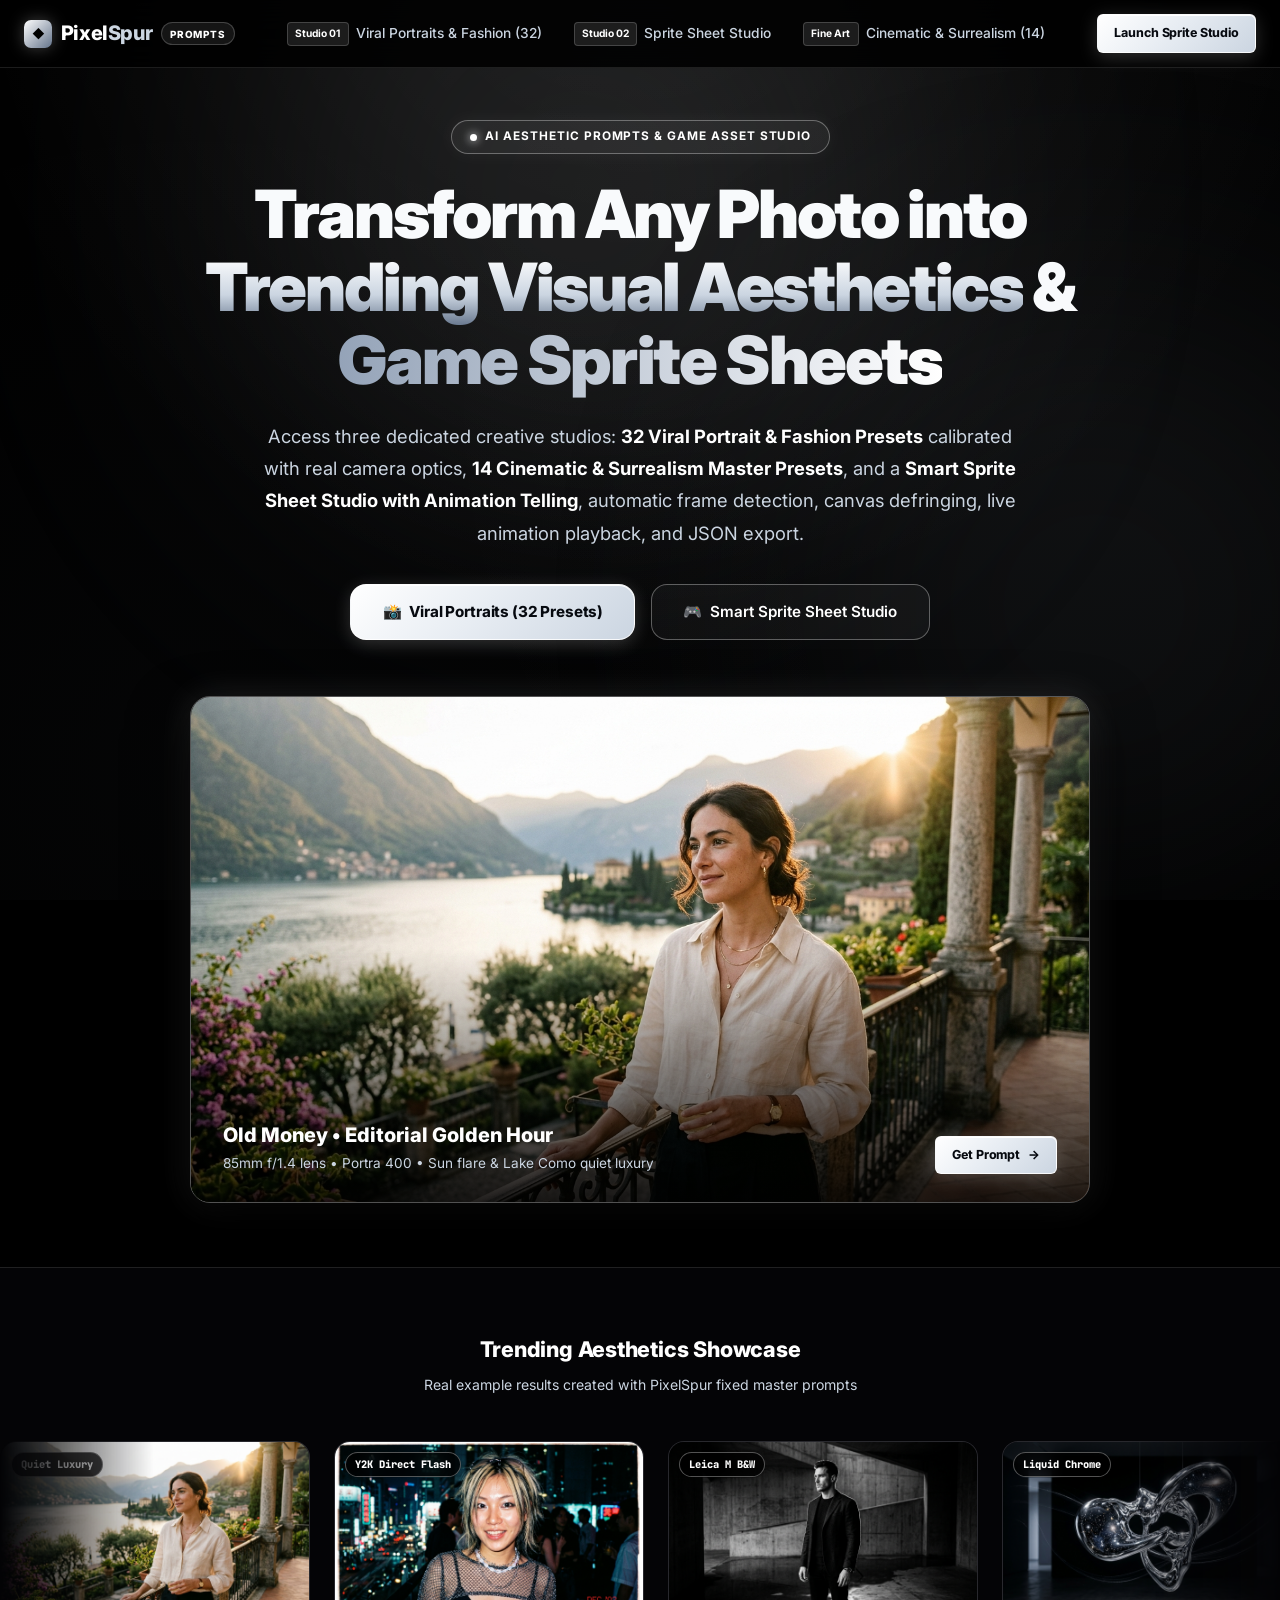
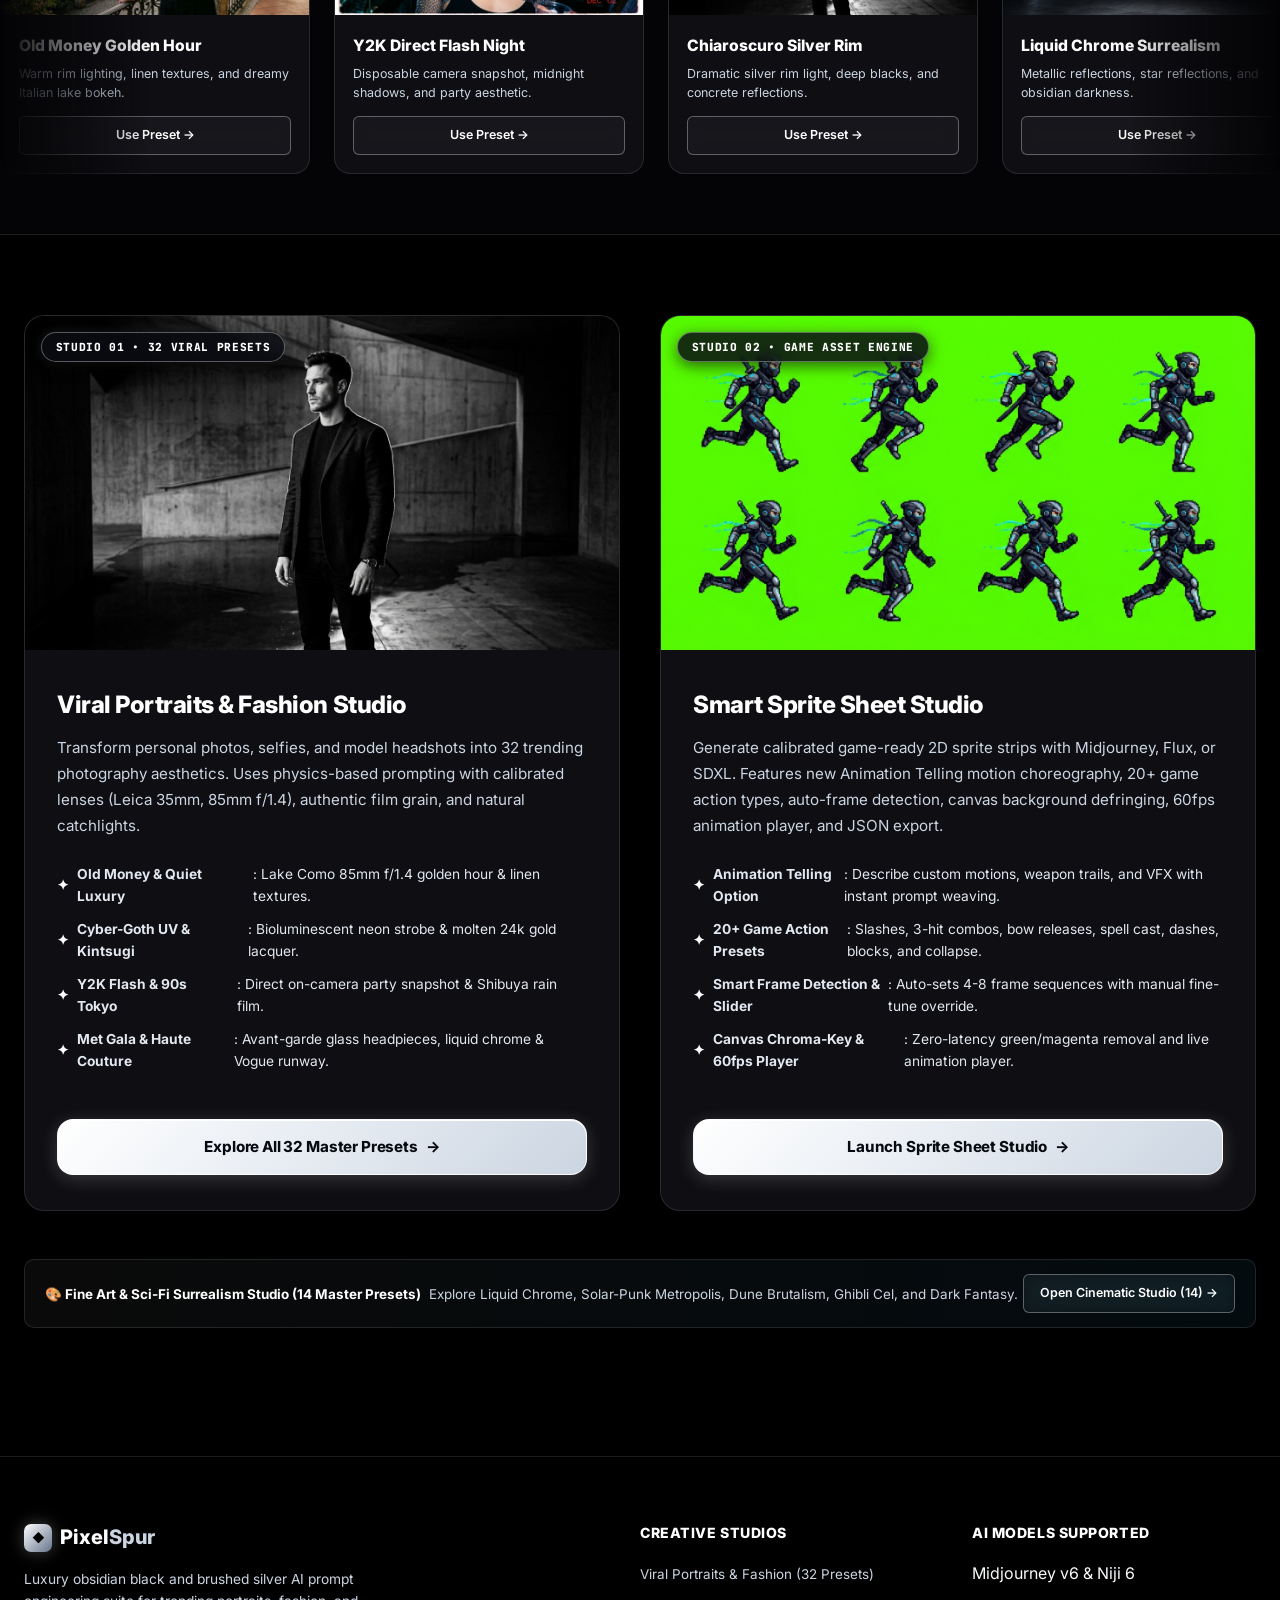
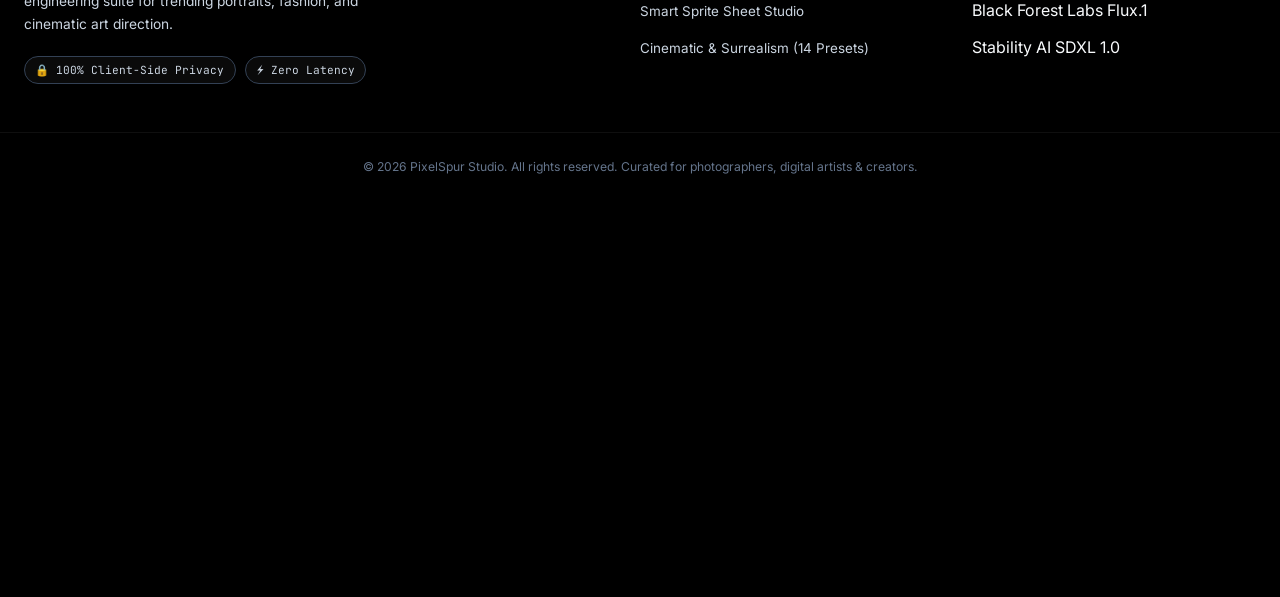
==== index.html @ 575740d9 "Fix: mark Adsterra scripts with data-cfasync to prevent Cloudflare Rocket Loader SSL modification Co" ====
<!DOCTYPE html>
<html lang="en">
<head>
  <meta charset="UTF-8"/>
  <meta name="viewport" content="width=device-width, initial-scale=1.0"/>
  <meta name="monetag" content="8d0e62e8b4c85d81fd08d0e941b169b7"/>
  <title>PixelSpur — Luxury Trending AI Aesthetic Prompts</title>
  <meta name="description" content="Obsidian & silver AI prompt studio. Transform any portrait or photo into viral trending aesthetics: Old Money Golden Hour, Y2K Direct Flash, Leica B&W Chiaroscuro, and Liquid Chrome Surrealism."/>

  <!-- Fonts -->
  <link rel="preconnect" href="https://fonts.googleapis.com"/>
  <link rel="preconnect" href="https://fonts.gstatic.com" crossorigin/>
  <link href="https://fonts.googleapis.com/css2?family=Inter:wght@300;400;500;600;700;800;900&family=JetBrains+Mono:wght@400;500;600;700&display=swap" rel="stylesheet"/>

  <!-- Stylesheet -->
  <link rel="icon" href="favicon.svg" type="image/svg+xml"/>
  <link rel="stylesheet" href="style.css"/>
</head>
<body>

<!-- Dynamic Scroll Progress Bar -->
<div id="scroll-progress"></div>

<!-- Metallic Silver Ambient Lighting -->
<div class="silver-ambient" aria-hidden="true">
  <div class="silver-orb orb-silver-1"></div>
  <div class="silver-orb orb-silver-2"></div>
</div>

<!-- Fixed Header Navbar -->
<header id="nav">
  <div class="nav-inner">
    <a href="index.html" class="nav-logo">
      <span class="logo-icon">◆</span>
      <span class="logo-name">Pixel<span class="logo-accent">Spur</span></span>
      <span class="logo-badge">PROMPTS</span>
    </a>

    <nav class="nav-links">
      <a href="aesthetic-studio.html" class="nav-link">
        <span class="nav-pill">Studio 01</span> Viral Portraits &amp; Fashion (32)
      </a>
      <a href="sprite-studio.html" class="nav-link">
        <span class="nav-pill">Studio 02</span> Sprite Sheet Studio
      </a>
      <a href="cinematic-studio.html" class="nav-link">
        <span class="nav-pill">Fine Art</span> Cinematic &amp; Surrealism (14)
      </a>
    </nav>

    <div class="nav-actions">
      <a href="sprite-studio.html" class="btn btn-small btn-silver">Launch Sprite Studio</a>
      <button class="nav-toggle" id="nav-toggle" aria-label="Toggle Navigation">
        <span></span><span></span><span></span>
      </button>
    </div>
  </div>
</header>

<!-- ════════════ HOMEPAGE HERO WITH SHOWCASE ════════════ -->
<section id="hero-home">
  <div class="container hero-home-inner">
    <div class="silver-badge reveal-on-scroll">
      <span class="badge-dot"></span>
      <span>AI AESTHETIC PROMPTS &amp; GAME ASSET STUDIO</span>
    </div>

    <h1 class="hero-home-title reveal-on-scroll">
      Transform Any Photo into <br/>
      <span class="silver-grad-text">Trending Visual Aesthetics</span> &amp;
      <span class="silver-shine-text">Game Sprite Sheets</span>
    </h1>

    <p class="hero-home-sub reveal-on-scroll">
      Access three dedicated creative studios: <strong>32 Viral Portrait &amp; Fashion Presets</strong> calibrated with real camera optics, <strong>14 Cinematic &amp; Surrealism Master Presets</strong>, and a <strong>Smart Sprite Sheet Studio with Animation Telling</strong>, automatic frame detection, canvas defringing, live animation playback, and JSON export.
    </p>

    <div class="hero-home-ctas reveal-on-scroll">
      <a href="aesthetic-studio.html" class="btn btn-silver btn-lg">
        <span>📸</span> Viral Portraits (32 Presets)
      </a>
      <a href="sprite-studio.html" class="btn btn-silver-outline btn-lg">
        <span>🎮</span> Smart Sprite Sheet Studio
      </a>
    </div>

    <!-- Featured Visual Showcase (Old Money & Liquid Chrome) -->
    <div class="hero-visual-frame reveal-on-scroll">
      <img src="assets/old_money_aesthetic.jpg" alt="Old Money Golden Hour Italian Villa Portrait" class="hero-visual-img" loading="eager"/>
      <div class="hero-visual-overlay">
        <div class="hero-overlay-text">
          <h4>Old Money • Editorial Golden Hour</h4>
          <p>85mm f/1.4 lens • Portra 400 • Sun flare &amp; Lake Como quiet luxury</p>
        </div>
        <a href="aesthetic-studio.html" class="btn btn-small btn-silver">
          Get Prompt <span>→</span>
        </a>
      </div>
    </div>
  </div>
</section>


<!-- ════════════ INFINITE SCROLLING MARQUEE SHOWCASE ════════════ -->
<section class="marquee-section">
  <div class="container marquee-header reveal-on-scroll">
    <h3>Trending Aesthetics Showcase</h3>
    <p>Real example results created with PixelSpur fixed master prompts</p>
  </div>

  <div class="marquee-wrapper">
    <!-- Marquee Track (Repeated for continuous seamless loop) -->
    <div class="marquee-track">

      <!-- Item 1: Old Money -->
      <div class="marquee-card">
        <div class="marquee-thumb-wrap">
          <img src="assets/old_money_aesthetic.jpg" alt="Old Money Italian Villa Golden Hour" class="marquee-thumb" loading="lazy"/>
          <span class="marquee-badge">Quiet Luxury</span>
        </div>
        <div class="marquee-content">
          <h4 class="marquee-title">Old Money Golden Hour</h4>
          <p class="marquee-desc">Warm rim lighting, linen textures, and dreamy Italian lake bokeh.</p>
          <a href="aesthetic-studio.html" class="btn btn-small btn-silver-outline marquee-action">Use Preset →</a>
        </div>
      </div>

      <!-- Item 2: Y2K Flash -->
      <div class="marquee-card">
        <div class="marquee-thumb-wrap">
          <img src="assets/y2k_flash_aesthetic.jpg" alt="Y2K On-Camera Flash Portrait" class="marquee-thumb" loading="lazy"/>
          <span class="marquee-badge">Y2K Direct Flash</span>
        </div>
        <div class="marquee-content">
          <h4 class="marquee-title">Y2K Direct Flash Night</h4>
          <p class="marquee-desc">Disposable camera snapshot, midnight shadows, and party aesthetic.</p>
          <a href="aesthetic-studio.html" class="btn btn-small btn-silver-outline marquee-action">Use Preset →</a>
        </div>
      </div>

      <!-- Item 3: Leica B&W Man -->
      <div class="marquee-card">
        <div class="marquee-thumb-wrap">
          <img src="assets/man_bw_aesthetic.jpg" alt="Black & White Man Standing Chiaroscuro" class="marquee-thumb" loading="lazy"/>
          <span class="marquee-badge">Leica M B&amp;W</span>
        </div>
        <div class="marquee-content">
          <h4 class="marquee-title">Chiaroscuro Silver Rim</h4>
          <p class="marquee-desc">Dramatic silver rim light, deep blacks, and concrete reflections.</p>
          <a href="aesthetic-studio.html" class="btn btn-small btn-silver-outline marquee-action">Use Preset →</a>
        </div>
      </div>

      <!-- Item 4: Liquid Chrome -->
      <div class="marquee-card">
        <div class="marquee-thumb-wrap">
          <img src="assets/chrome_sculpture.jpg" alt="Liquid Chrome Sculpture" class="marquee-thumb" loading="lazy"/>
          <span class="marquee-badge">Liquid Chrome</span>
        </div>
        <div class="marquee-content">
          <h4 class="marquee-title">Liquid Chrome Surrealism</h4>
          <p class="marquee-desc">Metallic reflections, star reflections, and obsidian darkness.</p>
          <a href="cinematic-studio.html" class="btn btn-small btn-silver-outline marquee-action">Use Preset →</a>
        </div>
      </div>

      <!-- Item 5: Editorial Fashion -->
      <div class="marquee-card">
        <div class="marquee-thumb-wrap">
          <img src="assets/editorial_fashion.jpg" alt="Editorial Fashion Portrait in Paris" class="marquee-thumb" loading="lazy"/>
          <span class="marquee-badge">Leica M11</span>
        </div>
        <div class="marquee-content">
          <h4 class="marquee-title">Parisian Editorial Fashion</h4>
          <p class="marquee-desc">Portra 400 film grain, natural skin pores, and Vogue editorial.</p>
          <a href="aesthetic-studio.html" class="btn btn-small btn-silver-outline marquee-action">Use Preset →</a>
        </div>
      </div>

      <!-- Item 6: Cyberpunk Neon -->
      <div class="marquee-card">
        <div class="marquee-thumb-wrap">
          <img src="assets/cyberpunk_neon.jpg" alt="Neo Cyberpunk Street Hacker" class="marquee-thumb" loading="lazy"/>
          <span class="marquee-badge">Tech Noir</span>
        </div>
        <div class="marquee-content">
          <h4 class="marquee-title">Neo-Cyberpunk Alley</h4>
          <p class="marquee-desc">Analog CCTV grain, cyan neon reflections, and 35mm wide angle.</p>
          <a href="cinematic-studio.html" class="btn btn-small btn-silver-outline marquee-action">Use Preset →</a>
        </div>
      </div>

      <!-- Item 7: Ghibli Cel -->
      <div class="marquee-card">
        <div class="marquee-thumb-wrap">
          <img src="assets/ghibli_anime.jpg" alt="Anime Cel Shaded Scenery" class="marquee-thumb" loading="lazy"/>
          <span class="marquee-badge">Ghibli Cel</span>
        </div>
        <div class="marquee-content">
          <h4 class="marquee-title">Anime Cel-Shaded Hill</h4>
          <p class="marquee-desc">Volumetric golden-hour rays and crisp gouache textures.</p>
          <a href="cinematic-studio.html" class="btn btn-small btn-silver-outline marquee-action">Use Preset →</a>
        </div>
      </div>

      <!-- Item 8: Dark Fantasy -->
      <div class="marquee-card">
        <div class="marquee-thumb-wrap">
          <img src="assets/dark_fantasy.jpg" alt="Dark Fantasy Concept Art" class="marquee-thumb" loading="lazy"/>
          <span class="marquee-badge">Elden Core</span>
        </div>
        <div class="marquee-content">
          <h4 class="marquee-title">Gothic Cathedral Knight</h4>
          <p class="marquee-desc">Renaissance chiaroscuro, heavy rim lighting, and oil texture.</p>
          <a href="cinematic-studio.html" class="btn btn-small btn-silver-outline marquee-action">Use Preset →</a>
        </div>
      </div>

      <!-- Item 9: Game Sprite Strip -->
      <div class="marquee-card">
        <div class="marquee-thumb-wrap">
          <img src="assets/spritesheet_sample.jpg" alt="Pixel Knight Sprite Strip Animation" class="marquee-thumb" loading="lazy"/>
          <span class="marquee-badge">Game Sprite Strip</span>
        </div>
        <div class="marquee-content">
          <h4 class="marquee-title">Pixel Knight Walk Cycle</h4>
          <p class="marquee-desc">Auto-detected 6 frames, canvas defringed, 60fps player &amp; JSON.</p>
          <a href="sprite-studio.html" class="btn btn-small btn-silver-outline marquee-action">Open Studio →</a>
        </div>
      </div>

      <!-- DUPLICATE TRACK FOR INFINITE SEAMLESS LOOP -->
      <div class="marquee-card">
        <div class="marquee-thumb-wrap">
          <img src="assets/old_money_aesthetic.jpg" alt="Old Money Italian Villa Golden Hour" class="marquee-thumb" loading="lazy"/>
          <span class="marquee-badge">Quiet Luxury</span>
        </div>
        <div class="marquee-content">
          <h4 class="marquee-title">Old Money Golden Hour</h4>
          <p class="marquee-desc">Warm rim lighting, linen textures, and dreamy Italian lake bokeh.</p>
          <a href="aesthetic-studio.html" class="btn btn-small btn-silver-outline marquee-action">Use Preset →</a>
        </div>
      </div>

      <div class="marquee-card">
        <div class="marquee-thumb-wrap">
          <img src="assets/y2k_flash_aesthetic.jpg" alt="Y2K On-Camera Flash Portrait" class="marquee-thumb" loading="lazy"/>
          <span class="marquee-badge">Y2K Direct Flash</span>
        </div>
        <div class="marquee-content">
          <h4 class="marquee-title">Y2K Direct Flash Night</h4>
          <p class="marquee-desc">Disposable camera snapshot, midnight shadows, and party aesthetic.</p>
          <a href="aesthetic-studio.html" class="btn btn-small btn-silver-outline marquee-action">Use Preset →</a>
        </div>
      </div>

      <div class="marquee-card">
        <div class="marquee-thumb-wrap">
          <img src="assets/man_bw_aesthetic.jpg" alt="Black & White Man Standing Chiaroscuro" class="marquee-thumb" loading="lazy"/>
          <span class="marquee-badge">Leica M B&amp;W</span>
        </div>
        <div class="marquee-content">
          <h4 class="marquee-title">Chiaroscuro Silver Rim</h4>
          <p class="marquee-desc">Dramatic silver rim light, deep blacks, and concrete reflections.</p>
          <a href="aesthetic-studio.html" class="btn btn-small btn-silver-outline marquee-action">Use Preset →</a>
        </div>
      </div>

      <div class="marquee-card">
        <div class="marquee-thumb-wrap">
          <img src="assets/chrome_sculpture.jpg" alt="Liquid Chrome Sculpture" class="marquee-thumb" loading="lazy"/>
          <span class="marquee-badge">Liquid Chrome</span>
        </div>
        <div class="marquee-content">
          <h4 class="marquee-title">Liquid Chrome Surrealism</h4>
          <p class="marquee-desc">Metallic reflections, star reflections, and obsidian darkness.</p>
          <a href="cinematic-studio.html" class="btn btn-small btn-silver-outline marquee-action">Use Preset →</a>
        </div>
      </div>

      <div class="marquee-card">
        <div class="marquee-thumb-wrap">
          <img src="assets/editorial_fashion.jpg" alt="Editorial Fashion Portrait in Paris" class="marquee-thumb" loading="lazy"/>
          <span class="marquee-badge">Leica M11</span>
        </div>
        <div class="marquee-content">
          <h4 class="marquee-title">Parisian Editorial Fashion</h4>
          <p class="marquee-desc">Portra 400 film grain, natural skin pores, and Vogue editorial.</p>
          <a href="aesthetic-studio.html" class="btn btn-small btn-silver-outline marquee-action">Use Preset →</a>
        </div>
      </div>

      <div class="marquee-card">
        <div class="marquee-thumb-wrap">
          <img src="assets/spritesheet_sample.jpg" alt="Pixel Knight Sprite Strip Animation" class="marquee-thumb" loading="lazy"/>
          <span class="marquee-badge">Game Sprite Strip</span>
        </div>
        <div class="marquee-content">
          <h4 class="marquee-title">Pixel Knight Walk Cycle</h4>
          <p class="marquee-desc">Auto-detected 6 frames, canvas defringed, 60fps player &amp; JSON.</p>
          <a href="sprite-studio.html" class="btn btn-small btn-silver-outline marquee-action">Open Studio →</a>
        </div>
      </div>

    </div>
  </div>
</section>

<!-- ════════════ TWO DEDICATED STUDIOS ════════════ -->
<section class="section-studios">
  <div class="container">
    <div class="studios-container">

      <!-- ─── STUDIO 01: Viral Portraits & Fashion Studio ─── -->
      <article class="studio-card-large reveal-on-scroll">
        <div class="studio-card-media">
          <img src="assets/man_bw_aesthetic.jpg" alt="Black and White Man Standing Aesthetic Fine Art Example" class="studio-card-img" loading="eager"/>
          <span class="studio-card-badge">STUDIO 01 • 32 VIRAL PRESETS</span>
        </div>
        <div class="studio-card-content">
          <h2 class="studio-card-title">Viral Portraits &amp; Fashion Studio</h2>
          <p class="studio-card-desc">
            Transform personal photos, selfies, and model headshots into 32 trending photography aesthetics. Uses physics-based prompting with calibrated lenses (Leica 35mm, 85mm f/1.4), authentic film grain, and natural catchlights.
          </p>

          <ul class="studio-features-list">
            <li><span>✦</span> <strong>Old Money &amp; Quiet Luxury</strong>: Lake Como 85mm f/1.4 golden hour &amp; linen textures.</li>
            <li><span>✦</span> <strong>Cyber-Goth UV &amp; Kintsugi</strong>: Bioluminescent neon strobe &amp; molten 24k gold lacquer.</li>
            <li><span>✦</span> <strong>Y2K Flash &amp; 90s Tokyo</strong>: Direct on-camera party snapshot &amp; Shibuya rain film.</li>
            <li><span>✦</span> <strong>Met Gala &amp; Haute Couture</strong>: Avant-garde glass headpieces, liquid chrome &amp; Vogue runway.</li>
          </ul>

          <div class="studio-card-action">
            <a href="aesthetic-studio.html" class="btn btn-silver btn-lg btn-block">
              Explore All 32 Master Presets <span>→</span>
            </a>
          </div>
        </div>
      </article>

      <!-- ─── STUDIO 02: Smart Sprite Sheet Studio ─── -->
      <article class="studio-card-large reveal-on-scroll" data-delay="150">
        <div class="studio-card-media">
          <img src="assets/spritesheet_sample.jpg" alt="Game Asset Sprite Sheet Animation Strip Sample" class="studio-card-img" loading="eager"/>
          <span class="studio-card-badge">STUDIO 02 • GAME ASSET ENGINE</span>
        </div>
        <div class="studio-card-content">
          <h2 class="studio-card-title">Smart Sprite Sheet Studio</h2>
          <p class="studio-card-desc">
            Generate calibrated game-ready 2D sprite strips with Midjourney, Flux, or SDXL. Features new Animation Telling motion choreography, 20+ game action types, auto-frame detection, canvas background defringing, 60fps animation player, and JSON export.
          </p>

          <ul class="studio-features-list">
            <li><span>✦</span> <strong>Animation Telling Option</strong>: Describe custom motions, weapon trails, and VFX with instant prompt weaving.</li>
            <li><span>✦</span> <strong>20+ Game Action Presets</strong>: Slashes, 3-hit combos, bow releases, spell cast, dashes, blocks, and collapse.</li>
            <li><span>✦</span> <strong>Smart Frame Detection &amp; Slider</strong>: Auto-sets 4-8 frame sequences with manual fine-tune override.</li>
            <li><span>✦</span> <strong>Canvas Chroma-Key &amp; 60fps Player</strong>: Zero-latency green/magenta removal and live animation player.</li>
          </ul>

          <div class="studio-card-action">
            <a href="sprite-studio.html" class="btn btn-silver btn-lg btn-block">
              Launch Sprite Sheet Studio <span>→</span>
            </a>
          </div>
        </div>
      </article>

    </div>

    <!-- Fine Art Bonus Banner -->
    <div class="smart-sync-banner reveal-on-scroll" style="margin-top: 3rem;">
      <div class="smart-sync-title">
        <span>🎨 Fine Art &amp; Sci-Fi Surrealism Studio (14 Master Presets)</span>
        <span style="color: var(--silver-400); font-weight: 400;">Explore Liquid Chrome, Solar-Punk Metropolis, Dune Brutalism, Ghibli Cel, and Dark Fantasy.</span>
      </div>
      <a href="cinematic-studio.html" class="btn btn-small btn-silver-outline">
        Open Cinematic Studio (14) →
      </a>
    </div>
  </div>
</section>



<!-- ════════════ FOOTER ════════════ -->
<footer id="footer">
  <div class="container footer-inner">
    <div class="footer-col">
      <div class="footer-brand">
        <span class="logo-icon">◆</span>
        <span class="logo-name">Pixel<span class="logo-accent">Spur</span></span>
      </div>
      <p class="footer-text">
        Luxury obsidian black and brushed silver AI prompt engineering suite for trending portraits, fashion, and cinematic art direction.
      </p>
      <div class="footer-badges">
        <span class="footer-pill">🔒 100% Client-Side Privacy</span>
        <span class="footer-pill">⚡ Zero Latency</span>
      </div>
    </div>

    <div class="footer-col">
      <h5 class="footer-heading">Creative Studios</h5>
      <ul class="footer-links">
        <li><a href="aesthetic-studio.html">Viral Portraits &amp; Fashion (32 Presets)</a></li>
        <li><a href="sprite-studio.html">Smart Sprite Sheet Studio</a></li>
        <li><a href="cinematic-studio.html">Cinematic &amp; Surrealism (14 Presets)</a></li>
      </ul>
    </div>

    <div class="footer-col">
      <h5 class="footer-heading">AI Models Supported</h5>
      <ul class="footer-links">
        <li><span>Midjourney v6 &amp; Niji 6</span></li>
        <li><span>Black Forest Labs Flux.1</span></li>
        <li><span>Stability AI SDXL 1.0</span></li>
      </ul>
    </div>
  </div>

  <div class="container footer-bottom">
    <p>© 2026 PixelSpur Studio. All rights reserved. Curated for photographers, digital artists &amp; creators.</p>
  </div>
</footer>

<!-- Application Scripts -->
<script src="app.js"></script>

<!-- ======== ADSTERRA LAZY LOADER (non-blocking, loads after page) ======== -->
<div id="ad-slot-300x250" style="display:flex;justify-content:center;align-items:center;padding:1.5rem 0;min-height:270px;"></div>
<div id="ad-slot-728x90" style="display:flex;justify-content:center;align-items:center;padding:1rem 0;min-height:110px;overflow:hidden;"></div>
<script>
  window.addEventListener('load', function() {
    setTimeout(function() {
      // 300x250 Banner
      (function() {
        var slot = document.getElementById('ad-slot-300x250');
        if (!slot) return;
        var s1 = document.createElement('script');
        s1.text = "atOptions = {'key':'c075bb1d519d3ba0713981030cb622ed','format':'iframe','height':250,'width':300,'params':{}};";
        s1.setAttribute('data-cfasync','false');
        s1.type = 'text/javascript';
        slot.appendChild(s1);
        var s2 = document.createElement('script');
        s2.setAttribute('data-cfasync','false');
        s2.type = 'text/javascript';
        s2.src = 'https://www.highrevenueformat.com/c075bb1d519d3ba0713981030cb622ed/invoke.js';
        s2.async = true;
        slot.appendChild(s2);
      })();
      // 728x90 Leaderboard
      (function() {
        var slot = document.getElementById('ad-slot-728x90');
        if (!slot) return;
        var s3 = document.createElement('script');
        s3.text = "atOptions = {'key':'d5787b8bf3e86de096d5f5bf12337635','format':'iframe','height':90,'width':728,'params':{}};";
        s3.setAttribute('data-cfasync','false');
        s3.type = 'text/javascript';
        slot.appendChild(s3);
        var s4 = document.createElement('script');
        s4.setAttribute('data-cfasync','false');
        s4.type = 'text/javascript';
        s4.src = 'https://www.highrevenueformat.com/d5787b8bf3e86de096d5f5bf12337635/invoke.js';
        s4.async = true;
        slot.appendChild(s4);
      })();
    }, 1500); // 1.5 second delay after page load
  });
</script>

</body>
</html>
---- style.css ----
/* ══════════════════════════════════════════════════════════════════
   PixelSpur Studio — Obsidian Black & Brushed Silver Master Stylesheet
   Theme: Luxury Monochrome × Brushed Silver Texture × Pure Obsidian
   (Clean background without grid lines + Smooth scrolling animations)
   ══════════════════════════════════════════════════════════════════ */

/* ── Custom Properties & Silver Metallic Design Tokens ── */
:root {
  --bg-pure:      #000000;
  --bg:           #040406;
  --bg-alt:       #09090d;
  --surface:      #0e0e13;
  --surface-hi:   #15151d;
  --surface-card: rgba(14, 14, 20, 0.85);

  /* Metallic Silver & Chrome Spectrum */
  --silver-100:   #ffffff;
  --silver-200:   #f1f5f9;
  --silver-300:   #e2e8f0;
  --silver-400:   #cbd5e1;
  --silver-500:   #94a3b8;
  --silver-600:   #64748b;
  --silver-700:   #475569;
  --silver-800:   #334155;
  --silver-900:   #1e293b;

  --silver-glow:  rgba(255, 255, 255, 0.12);
  --silver-glow-strong: rgba(226, 232, 240, 0.25);
  --silver-border: rgba(255, 255, 255, 0.11);
  --silver-border-hi: rgba(255, 255, 255, 0.32);

  /* Functional Accents */
  --accent-cyan:   #38bdf8;
  --accent-emerald:#34d399;
  --accent-emerald-glow: rgba(52, 211, 153, 0.2);

  --text:         #f8fafc;
  --text-sec:     #cbd5e1;
  --text-dim:     #64748b;

  --mono:         'JetBrains Mono', monospace;
  --sans:         'Inter', -apple-system, BlinkMacSystemFont, "Segoe UI", Roboto, sans-serif;

  --radius-sm:    0.375rem;
  --radius:       0.625rem;
  --radius-lg:    1rem;
  --radius-xl:    1.25rem;

  --transition-fast: 0.2s cubic-bezier(0.16, 1, 0.3, 1);
  --transition-med:  0.35s cubic-bezier(0.16, 1, 0.3, 1);
}

/* ── Reset & Base Styles ── */
*, *::before, *::after {
  box-sizing: border-box;
  margin: 0;
  padding: 0;
}

html {
  scroll-behavior: smooth;
  scroll-padding-top: 80px;
  background-color: var(--bg-pure);
}

body {
  font-family: var(--sans);
  background-color: var(--bg-pure);
  color: var(--text);
  line-height: 1.65;
  -webkit-font-smoothing: antialiased;
  -moz-osx-font-smoothing: grayscale;
  overflow-x: hidden;
  position: relative;
}

/* Pure Deep Obsidian Black Background with Soft Silver Light Pools (NO GRID) */
body::before {
  content: "";
  position: fixed;
  inset: 0;
  pointer-events: none;
  z-index: 0;
  background:
    radial-gradient(circle at 50% -10%, rgba(255, 255, 255, 0.08) 0%, transparent 60%),
    radial-gradient(circle at 85% 45%, rgba(203, 213, 225, 0.04) 0%, transparent 55%),
    radial-gradient(circle at 15% 85%, rgba(148, 163, 184, 0.03) 0%, transparent 50%);
}

img, canvas {
  display: block;
  max-width: 100%;
}

a {
  color: inherit;
  text-decoration: none;
}

button {
  font-family: inherit;
  cursor: pointer;
  border: none;
  background: none;
}

input, select, textarea {
  font-family: inherit;
  color: inherit;
}

::selection {
  background: var(--silver-300);
  color: #000;
}

/* Scroll Progress Bar at the top of the viewport */
#scroll-progress {
  position: fixed;
  top: 0;
  left: 0;
  height: 3px;
  background: linear-gradient(90deg, #64748b, #cbd5e1, #ffffff, #cbd5e1, #64748b);
  width: 0%;
  z-index: 9999;
  transition: width 0.08s linear;
  box-shadow: 0 0 12px rgba(255, 255, 255, 0.6);
}

/* Custom Scrollbar */
::-webkit-scrollbar {
  width: 7px;
  height: 7px;
}
::-webkit-scrollbar-track {
  background: var(--bg-pure);
}
::-webkit-scrollbar-thumb {
  background: var(--silver-800);
  border-radius: 4px;
}
::-webkit-scrollbar-thumb:hover {
  background: var(--silver-500);
}

/* ── Layout Container ── */
.container {
  max-width: 1320px;
  margin: 0 auto;
  padding: 0 1.5rem;
}

/* ════════════ METALLIC SILVER GLOWS ════════════ */
.silver-ambient {
  position: fixed;
  inset: 0;
  pointer-events: none;
  z-index: 0;
  overflow: hidden;
}

.silver-orb {
  position: absolute;
  border-radius: 50%;
  filter: blur(160px);
  opacity: 0.12;
  will-change: transform;
}

.orb-silver-1 {
  width: 650px;
  height: 650px;
  background: radial-gradient(circle, #ffffff, #94a3b8);
  top: -15%;
  left: 20%;
  animation: floatSilver 24s ease-in-out infinite alternate;
}

.orb-silver-2 {
  width: 500px;
  height: 500px;
  background: radial-gradient(circle, #cbd5e1, #475569);
  bottom: 5%;
  right: -5%;
  animation: floatSilver 20s ease-in-out infinite alternate-reverse;
}

@keyframes floatSilver {
  0%   { transform: translate(0, 0) scale(1); }
  50%  { transform: translate(30px, -25px) scale(1.08); }
  100% { transform: translate(-25px, 35px) scale(0.96); }
}

/* ════════════ FIXED NAVBAR ════════════ */
#nav {
  position: fixed;
  top: 0;
  left: 0;
  right: 0;
  z-index: 1000;
  background: rgba(0, 0, 0, 0.88);
  backdrop-filter: blur(18px) saturate(1.4);
  -webkit-backdrop-filter: blur(18px) saturate(1.4);
  border-bottom: 1px solid var(--silver-border);
}

.nav-inner {
  max-width: 1320px;
  margin: 0 auto;
  display: flex;
  align-items: center;
  justify-content: space-between;
  padding: 0.9rem 1.5rem;
}

.nav-logo {
  display: flex;
  align-items: center;
  gap: 0.55rem;
  font-weight: 800;
  font-size: 1.25rem;
  letter-spacing: -0.02em;
}

.logo-icon {
  display: inline-flex;
  align-items: center;
  justify-content: center;
  width: 28px;
  height: 28px;
  border-radius: 7px;
  background: linear-gradient(135deg, #ffffff, #64748b);
  font-size: 0.75rem;
  color: #000;
  box-shadow: 0 0 16px rgba(255, 255, 255, 0.25);
  font-weight: 900;
}

.logo-name {
  color: #fff;
}

.logo-accent {
  color: var(--silver-400);
}

.logo-badge {
  font-size: 0.62rem;
  font-weight: 800;
  color: #fff;
  background: rgba(255, 255, 255, 0.08);
  border: 1px solid rgba(255, 255, 255, 0.2);
  padding: 0.15rem 0.5rem;
  border-radius: 9999px;
  letter-spacing: 0.08em;
}

.nav-links {
  display: flex;
  align-items: center;
  gap: 2rem;
}

.nav-link {
  display: flex;
  align-items: center;
  gap: 0.45rem;
  font-size: 0.86rem;
  font-weight: 500;
  color: var(--silver-400);
  transition: color var(--transition-fast);
}

.nav-link:hover, .nav-link.active {
  color: #fff;
}

.nav-pill {
  font-size: 0.64rem;
  font-weight: 700;
  padding: 0.15rem 0.45rem;
  border-radius: 4px;
  background: rgba(255, 255, 255, 0.1);
  color: #fff;
  border: 1px solid rgba(255, 255, 255, 0.18);
}

.nav-actions {
  display: flex;
  align-items: center;
  gap: 1rem;
}

.nav-toggle {
  display: none;
  flex-direction: column;
  gap: 5px;
  width: 24px;
  height: 20px;
  cursor: pointer;
}

.nav-toggle span {
  display: block;
  width: 100%;
  height: 2px;
  background: #fff;
  border-radius: 2px;
}

@media (max-width: 860px) {
  .nav-links {
    display: none;
    position: absolute;
    top: 100%;
    left: 0;
    right: 0;
    background: rgba(4, 4, 6, 0.98);
    backdrop-filter: blur(20px);
    flex-direction: column;
    padding: 1.5rem;
    gap: 1.25rem;
    border-bottom: 1px solid var(--silver-border);
  }
  .nav-links.open {
    display: flex;
  }
  .nav-toggle {
    display: flex;
  }
  .nav-actions .btn {
    display: none;
  }
}

/* ════════════ BUTTONS (SILVER & METALLIC) ════════════ */
.btn {
  display: inline-flex;
  align-items: center;
  justify-content: center;
  gap: 0.5rem;
  font-weight: 600;
  font-size: 0.88rem;
  padding: 0.75rem 1.6rem;
  border-radius: var(--radius);
  transition: all var(--transition-fast);
  cursor: pointer;
  white-space: nowrap;
}

.btn-lg {
  padding: 0.9rem 1.95rem;
  font-size: 0.95rem;
  border-radius: var(--radius-lg);
}

.btn-small {
  font-size: 0.78rem;
  padding: 0.5rem 1rem;
  border-radius: var(--radius-sm);
}

.btn-block {
  width: 100%;
  margin-top: 0.85rem;
}

.btn-silver {
  background: linear-gradient(135deg, #ffffff 0%, #e8edf3 45%, #cbd5e1 100%);
  color: #070a10 !important;
  font-weight: 750;
  letter-spacing: -0.01em;
  border: 1px solid rgba(255, 255, 255, 0.8);
  box-shadow: 0 4px 18px rgba(255, 255, 255, 0.18), inset 0 1px 0 rgba(255, 255, 255, 1);
  transition: all var(--transition-fast);
}
.btn-silver:hover {
  transform: translateY(-2px);
  background: linear-gradient(135deg, #ffffff 0%, #ffffff 50%, #e2e8f0 100%);
  color: #070a10 !important;
  box-shadow: 0 8px 30px rgba(255, 255, 255, 0.38), inset 0 1px 0 rgba(255, 255, 255, 1);
}

.btn-silver-outline {
  background: rgba(255, 255, 255, 0.04);
  color: #fff;
  border: 1px solid var(--silver-border-hi);
  backdrop-filter: blur(8px);
}
.btn-silver-outline:hover {
  border-color: #fff;
  background: rgba(255, 255, 255, 0.1);
  transform: translateY(-2px);
  box-shadow: 0 0 20px var(--silver-glow);
}

.btn:active {
  transform: scale(0.98);
}

/* ════════════ TYPOGRAPHY GRADIENTS ════════════ */
.silver-grad-text {
  background: linear-gradient(180deg, #ffffff 10%, #cbd5e1 60%, #64748b 100%);
  -webkit-background-clip: text;
  background-clip: text;
  -webkit-text-fill-color: transparent;
}

.silver-shine-text {
  background: linear-gradient(90deg, #94a3b8 0%, #ffffff 50%, #94a3b8 100%);
  -webkit-background-clip: text;
  background-clip: text;
  -webkit-text-fill-color: transparent;
  background-size: 200% auto;
  animation: shineText 4s linear infinite;
}

@keyframes shineText {
  to { background-position: 200% center; }
}

/* ════════════ HOMEPAGE HERO WITH SHOWCASE ════════════ */
#hero-home {
  position: relative;
  min-height: 90vh;
  display: flex;
  align-items: center;
  padding: 7.5rem 0 4rem;
  z-index: 1;
}

.hero-home-inner {
  text-align: center;
  max-width: 960px;
  margin: 0 auto;
}

.silver-badge {
  display: inline-flex;
  align-items: center;
  gap: 0.55rem;
  font-size: 0.74rem;
  font-weight: 700;
  color: #fff;
  background: rgba(255, 255, 255, 0.06);
  border: 1px solid var(--silver-border-hi);
  padding: 0.4rem 1.1rem;
  border-radius: 9999px;
  margin-bottom: 1.5rem;
  letter-spacing: 0.08em;
  box-shadow: 0 0 20px rgba(255, 255, 255, 0.05);
}

.badge-dot {
  width: 7px;
  height: 7px;
  border-radius: 50%;
  background: #ffffff;
  box-shadow: 0 0 10px #ffffff;
}

.hero-home-title {
  font-size: clamp(2.4rem, 5.2vw, 4.3rem);
  font-weight: 900;
  line-height: 1.1;
  letter-spacing: -0.035em;
  margin-bottom: 1.4rem;
}

.hero-home-sub {
  font-size: 1.15rem;
  color: var(--silver-400);
  line-height: 1.75;
  margin-bottom: 2.2rem;
  max-width: 760px;
  margin-left: auto;
  margin-right: auto;
}

.hero-home-sub strong {
  color: #ffffff;
}

.hero-home-ctas {
  display: flex;
  gap: 1rem;
  justify-content: center;
  flex-wrap: wrap;
  margin-bottom: 3.5rem;
}

/* Hero Visual Banner */
.hero-visual-frame {
  position: relative;
  max-width: 900px;
  margin: 0 auto;
  border-radius: var(--radius-xl);
  overflow: hidden;
  border: 1px solid var(--silver-border-hi);
  box-shadow: 0 25px 60px rgba(0, 0, 0, 0.9), 0 0 35px rgba(255, 255, 255, 0.12);
  transition: transform 0.5s ease;
}

.hero-visual-frame:hover {
  transform: translateY(-4px);
}

.hero-visual-img {
  width: 100%;
  aspect-ratio: 16 / 9;
  object-fit: cover;
  display: block;
}

.hero-visual-overlay {
  position: absolute;
  inset: 0;
  background: linear-gradient(to top, rgba(0,0,0,0.85) 0%, transparent 50%);
  display: flex;
  align-items: flex-end;
  justify-content: space-between;
  padding: 1.75rem 2rem;
}

.hero-overlay-text h4 {
  font-size: 1.25rem;
  font-weight: 800;
  color: #fff;
  text-align: left;
}

.hero-overlay-text p {
  font-size: 0.85rem;
  color: var(--silver-400);
  text-align: left;
}

/* ════════════ INFINITE SCROLLING MARQUEE SHOWCASE ════════════ */
.marquee-section {
  position: relative;
  overflow: hidden;
  padding: 4rem 0 3rem;
  z-index: 2;
  border-top: 1px solid var(--silver-border);
  border-bottom: 1px solid var(--silver-border);
  background: rgba(8, 8, 11, 0.6);
}

.marquee-header {
  text-align: center;
  margin-bottom: 2rem;
}

.marquee-header h3 {
  font-size: 1.35rem;
  font-weight: 800;
  color: #fff;
  letter-spacing: -0.01em;
  margin-bottom: 0.35rem;
}

.marquee-header p {
  font-size: 0.88rem;
  color: var(--silver-400);
}

.marquee-wrapper {
  display: flex;
  overflow: hidden;
  user-select: none;
  position: relative;
  mask-image: linear-gradient(90deg, transparent 0%, #000 12%, #000 88%, transparent 100%);
  -webkit-mask-image: linear-gradient(90deg, transparent 0%, #000 12%, #000 88%, transparent 100%);
}

.marquee-track {
  display: flex;
  gap: 1.5rem;
  width: max-content;
  animation: scrollMarquee 38s linear infinite;
  padding: 0.75rem 0;
}

.marquee-track:hover {
  animation-play-state: paused;
}

@keyframes scrollMarquee {
  0%   { transform: translateX(0); }
  100% { transform: translateX(-50%); }
}

.marquee-card {
  width: 310px;
  background: var(--surface);
  border: 1px solid var(--silver-border);
  border-radius: var(--radius-lg);
  overflow: hidden;
  flex-shrink: 0;
  transition: transform var(--transition-med), border-color var(--transition-med), box-shadow var(--transition-med);
  display: flex;
  flex-direction: column;
}

.marquee-card:hover {
  transform: translateY(-8px) scale(1.02);
  border-color: var(--silver-border-hi);
  box-shadow: 0 16px 40px rgba(0, 0, 0, 0.9), 0 0 25px var(--silver-glow);
}

.marquee-thumb-wrap {
  position: relative;
  aspect-ratio: 16 / 9;
  overflow: hidden;
  background: #000;
}

.marquee-thumb {
  width: 100%;
  height: 100%;
  object-fit: cover;
  transition: transform 0.5s ease;
}

.marquee-card:hover .marquee-thumb {
  transform: scale(1.06);
}

.marquee-badge {
  position: absolute;
  top: 10px;
  left: 10px;
  font-family: var(--mono);
  font-size: 0.65rem;
  font-weight: 800;
  color: #fff;
  background: rgba(0, 0, 0, 0.75);
  border: 1px solid var(--silver-border-hi);
  padding: 0.2rem 0.55rem;
  border-radius: 9999px;
  backdrop-filter: blur(8px);
}

.marquee-content {
  padding: 1.15rem;
  display: flex;
  flex-direction: column;
  flex: 1;
}

.marquee-title {
  font-size: 0.98rem;
  font-weight: 800;
  color: #fff;
  margin-bottom: 0.35rem;
}

.marquee-desc {
  font-size: 0.78rem;
  color: var(--silver-400);
  line-height: 1.5;
  margin-bottom: 0.85rem;
}

.marquee-action {
  margin-top: auto;
}

/* ════════════ TWO FLAGSHIP STUDIOS SHOWCASE ════════════ */
.section-studios {
  position: relative;
  padding: 5rem 0 7rem;
  z-index: 2;
}

.studios-container {
  display: grid;
  grid-template-columns: 1fr 1fr;
  gap: 2.5rem;
}

@media (max-width: 980px) {
  .studios-container {
    grid-template-columns: 1fr;
  }
}

.studio-card-large {
  background: var(--surface);
  border: 1px solid var(--silver-border);
  border-radius: var(--radius-xl);
  overflow: hidden;
  display: flex;
  flex-direction: column;
  transition: transform var(--transition-med), border-color var(--transition-med), box-shadow var(--transition-med);
  position: relative;
}

.studio-card-large:hover {
  transform: translateY(-6px);
  border-color: var(--silver-border-hi);
  box-shadow: 0 20px 50px rgba(0, 0, 0, 0.85), 0 0 30px var(--silver-glow);
}

.studio-card-media {
  position: relative;
  aspect-ratio: 16 / 9;
  overflow: hidden;
  background: #000;
}

.studio-card-img {
  width: 100%;
  height: 100%;
  object-fit: cover;
  transition: transform 0.6s ease;
}

.studio-card-large:hover .studio-card-img {
  transform: scale(1.05);
}

.studio-card-badge {
  position: absolute;
  top: 16px;
  left: 16px;
  font-family: var(--mono);
  font-size: 0.7rem;
  font-weight: 800;
  color: #ffffff;
  background: rgba(10, 12, 18, 0.85);
  border: 1px solid var(--silver-border-hi);
  backdrop-filter: blur(8px);
  padding: 0.3rem 0.85rem;
  border-radius: 9999px;
  letter-spacing: 0.06em;
  box-shadow: 0 4px 15px rgba(0, 0, 0, 0.6), 0 0 12px rgba(255, 255, 255, 0.1);
}

.studio-card-content {
  padding: 2.2rem 2rem;
  display: flex;
  flex-direction: column;
  flex: 1;
}

.studio-card-title {
  font-size: 1.5rem;
  font-weight: 800;
  letter-spacing: -0.02em;
  margin-bottom: 0.65rem;
  color: #fff;
}

.studio-card-desc {
  font-size: 0.95rem;
  color: var(--silver-400);
  line-height: 1.7;
  margin-bottom: 1.5rem;
}

.studio-features-list {
  list-style: none;
  margin-bottom: 2rem;
  display: flex;
  flex-direction: column;
  gap: 0.6rem;
}

.studio-features-list li {
  font-size: 0.86rem;
  color: var(--silver-300);
  display: flex;
  align-items: center;
  gap: 0.5rem;
}

.studio-features-list li span {
  color: #fff;
  font-weight: bold;
}

.studio-card-action {
  margin-top: auto;
}

/* ════════════ DEDICATED STUDIO PAGES COMMON ════════════ */
.page-header {
  padding: 7rem 0 3rem;
  text-align: center;
  border-bottom: 1px solid var(--silver-border);
  background: radial-gradient(circle at 50% 100%, rgba(255, 255, 255, 0.04) 0%, transparent 60%);
  position: relative;
  z-index: 2;
}

.page-badge-row {
  display: flex;
  align-items: center;
  justify-content: center;
  gap: 0.75rem;
  margin-bottom: 1rem;
}

.page-title {
  font-size: clamp(2rem, 4vw, 3.2rem);
  font-weight: 900;
  letter-spacing: -0.03em;
  margin-bottom: 1rem;
}

.page-sub {
  font-size: 1.05rem;
  color: var(--silver-400);
  max-width: 780px;
  margin: 0 auto;
  line-height: 1.7;
}

.page-sub strong {
  color: #fff;
}

/* ════════════ HOW IT WORKS STEPPER (AESTHETIC STUDIO) ════════════ */
.workflow-box {
  background: var(--surface-card);
  border: 1px solid var(--silver-border);
  border-radius: var(--radius-xl);
  padding: 1.75rem;
  margin: 2.5rem 0 3.5rem;
  backdrop-filter: blur(14px);
}

.workflow-header {
  font-size: 0.88rem;
  font-weight: 700;
  color: #fff;
  letter-spacing: 0.05em;
  text-transform: uppercase;
  margin-bottom: 1.25rem;
  display: flex;
  align-items: center;
  gap: 0.5rem;
}

.workflow-steps-row {
  display: grid;
  grid-template-columns: repeat(auto-fit, minmax(240px, 1fr));
  gap: 1.5rem;
}

.wf-step {
  display: flex;
  gap: 1rem;
}

.wf-num {
  width: 34px;
  height: 34px;
  border-radius: 50%;
  background: rgba(255, 255, 255, 0.08);
  border: 1px solid var(--silver-border-hi);
  display: flex;
  align-items: center;
  justify-content: center;
  font-family: var(--mono);
  font-size: 0.85rem;
  font-weight: 800;
  color: #fff;
  flex-shrink: 0;
}

.wf-step h5 {
  font-size: 0.92rem;
  font-weight: 700;
  margin-bottom: 0.25rem;
  color: #fff;
}

.wf-step p {
  font-size: 0.82rem;
  color: var(--silver-400);
  line-height: 1.5;
}

/* ════════════ AESTHETIC STUDIO TOOLBAR & FILTER SYSTEM ════════════ */
.studio-toolbar {
  display: flex;
  flex-direction: column;
  gap: 1.25rem;
  margin-bottom: 2.75rem;
  background: var(--surface-card);
  border: 1px solid var(--silver-border);
  border-radius: var(--radius-xl);
  padding: 1.25rem 1.75rem;
  backdrop-filter: blur(16px);
}

.filter-row {
  display: flex;
  align-items: center;
  justify-content: space-between;
  gap: 1.25rem;
  flex-wrap: wrap;
}

.filter-tabs {
  display: flex;
  gap: 0.5rem;
  flex-wrap: wrap;
}

.filter-btn {
  background: rgba(255, 255, 255, 0.03);
  border: 1px solid var(--silver-800);
  color: var(--silver-400);
  font-family: var(--sans);
  font-size: 0.82rem;
  font-weight: 600;
  padding: 0.45rem 1.05rem;
  border-radius: 9999px;
  cursor: pointer;
  transition: all var(--transition-fast);
}

.filter-btn:hover {
  color: #fff;
  border-color: var(--silver-400);
  background: rgba(255, 255, 255, 0.07);
}

.filter-btn.active {
  background: linear-gradient(135deg, rgba(255, 255, 255, 0.2), rgba(255, 255, 255, 0.08));
  color: #ffffff !important;
  border-color: #ffffff;
  font-weight: 750;
  box-shadow: 0 0 16px rgba(255, 255, 255, 0.35);
}

.search-box-wrap {
  position: relative;
  min-width: 280px;
  flex: 1;
  max-width: 440px;
}

.search-box-wrap input {
  width: 100%;
  background: #000000;
  border: 1px solid var(--silver-800);
  border-radius: 9999px;
  padding: 0.55rem 1.1rem 0.55rem 2.4rem;
  color: #fff;
  font-size: 0.84rem;
  outline: none;
  transition: border-color 0.2s, box-shadow 0.2s;
}

.search-box-wrap input:focus {
  border-color: #ffffff;
  box-shadow: 0 0 0 2px var(--silver-glow);
}

.search-icon-svg {
  position: absolute;
  left: 0.95rem;
  top: 50%;
  transform: translateY(-50%);
  color: var(--silver-500);
  pointer-events: none;
  font-size: 0.85rem;
}

.filter-stats-bar {
  display: flex;
  align-items: center;
  justify-content: space-between;
  border-top: 1px solid rgba(255, 255, 255, 0.06);
  padding-top: 0.85rem;
  font-size: 0.78rem;
  color: var(--silver-500);
}

.filter-stats-bar strong {
  color: #ffffff;
  font-family: var(--mono);
}

/* ════════════ AESTHETIC STUDIO GALLERY ════════════ */
.aesthetic-grid-full {
  display: grid;
  grid-template-columns: repeat(auto-fill, minmax(360px, 1fr));
  gap: 2rem;
  margin-bottom: 5rem;
}

@media (max-width: 480px) {
  .aesthetic-grid-full {
    grid-template-columns: 1fr;
  }
}

.aesthetic-card-full {
  background: var(--surface);
  border: 1px solid var(--silver-border);
  border-radius: var(--radius-xl);
  overflow: hidden;
  transition: transform var(--transition-med), border-color var(--transition-med), box-shadow var(--transition-med);
  display: flex;
  flex-direction: column;
}

.aesthetic-card-full.hidden-by-filter {
  display: none !important;
}

.aesthetic-card-full:hover {
  transform: translateY(-5px);
  border-color: var(--silver-border-hi);
  box-shadow: 0 20px 45px rgba(0, 0, 0, 0.8), 0 0 25px var(--silver-glow);
}

.card-thumb-wrap {
  position: relative;
  aspect-ratio: 16 / 10;
  overflow: hidden;
  background: #000;
  cursor: pointer;
}

.card-thumb {
  width: 100%;
  height: 100%;
  object-fit: cover;
  transition: transform 0.6s ease;
}

.aesthetic-card-full:hover .card-thumb {
  transform: scale(1.05);
}

.thumb-tag {
  position: absolute;
  top: 12px;
  left: 12px;
  font-family: var(--mono);
  font-size: 0.68rem;
  font-weight: 800;
  padding: 0.25rem 0.65rem;
  border-radius: 9999px;
  background: rgba(0, 0, 0, 0.75);
  border: 1px solid var(--silver-border-hi);
  color: #fff;
  backdrop-filter: blur(8px);
}

.card-body-full {
  padding: 1.4rem;
  display: flex;
  flex-direction: column;
  flex: 1;
}

.card-title-full {
  font-size: 1.12rem;
  font-weight: 800;
  margin-bottom: 0.35rem;
  color: #fff;
}

.card-desc-full {
  font-size: 0.82rem;
  color: var(--silver-400);
  line-height: 1.55;
  margin-bottom: 0.85rem;
}

.prompt-copy-box {
  background: #000;
  border: 1px dashed var(--silver-800);
  border-radius: var(--radius);
  padding: 0.8rem;
  font-family: var(--mono);
  font-size: 0.74rem;
  line-height: 1.6;
  color: var(--silver-300);
  margin-bottom: 0.95rem;
  max-height: 120px;
  overflow-y: auto;
  white-space: pre-wrap;
  word-break: break-word;
}

.card-actions-row {
  display: flex;
  gap: 0.45rem;
  margin-top: auto;
  flex-wrap: wrap;
}

.card-actions-row .btn {
  font-size: 0.76rem;
  padding: 0.45rem 0.75rem;
}

/* ════════════ SPRITE STUDIO INTERACTIVE GRID ════════════ */
.sprite-studio-wrap {
  padding: 3rem 0 6rem;
  position: relative;
  z-index: 2;
}

.sprite-grid {
  display: grid;
  grid-template-columns: 1fr 1fr;
  gap: 2rem;
}

@media (max-width: 1024px) {
  .sprite-grid {
    grid-template-columns: 1fr;
  }
}

.studio-col {
  display: flex;
  flex-direction: column;
  gap: 1.5rem;
}

/* Smart Indicator Banner */
.smart-sync-banner {
  display: flex;
  align-items: center;
  justify-content: space-between;
  background: rgba(255, 255, 255, 0.04);
  border: 1px solid var(--silver-border-hi);
  border-radius: var(--radius);
  padding: 0.75rem 1.15rem;
  margin-bottom: 1rem;
}

.smart-sync-title {
  display: flex;
  align-items: center;
  gap: 0.5rem;
  font-size: 0.84rem;
  font-weight: 700;
  color: #fff;
}

.smart-sync-badge {
  font-family: var(--mono);
  font-size: 0.74rem;
  font-weight: 800;
  color: #38bdf8 !important;
  background: rgba(56, 189, 248, 0.12);
  border: 1px solid rgba(56, 189, 248, 0.38);
  padding: 0.25rem 0.65rem;
  border-radius: 6px;
  letter-spacing: 0.04em;
  box-shadow: 0 0 14px rgba(56, 189, 248, 0.15);
  display: inline-flex;
  align-items: center;
}

/* Panels */
.panel {
  background: var(--surface);
  border: 1px solid var(--silver-border);
  border-radius: var(--radius-xl);
  padding: 1.6rem;
  transition: border-color 0.3s ease, box-shadow 0.3s ease;
}

.panel:hover {
  border-color: var(--silver-border-hi);
  box-shadow: 0 10px 30px rgba(0, 0, 0, 0.65);
}

.panel-header {
  display: flex;
  align-items: center;
  justify-content: space-between;
  margin-bottom: 1.25rem;
  border-bottom: 1px solid rgba(255, 255, 255, 0.06);
  padding-bottom: 0.75rem;
}

.panel-title {
  font-size: 1.05rem;
  font-weight: 800;
  color: #fff;
  display: flex;
  align-items: center;
  gap: 0.5rem;
}

.panel-pill {
  font-family: var(--mono);
  font-size: 0.68rem;
  color: #fff;
  background: rgba(255, 255, 255, 0.08);
  border: 1px solid var(--silver-border);
  padding: 0.2rem 0.55rem;
  border-radius: 4px;
}

/* Form Fields */
.field-label {
  display: block;
  font-size: 0.8rem;
  font-weight: 650;
  color: #e2e8f0;
  margin: 1.1rem 0 0.45rem;
  letter-spacing: -0.01em;
}

.field-label:first-of-type {
  margin-top: 0;
}

.form-row {
  display: grid;
  grid-template-columns: 1fr 1fr;
  gap: 1rem;
}

@media (max-width: 600px) {
  .form-row {
    grid-template-columns: 1fr;
  }
}

textarea, input[type="text"], input[type="number"], select {
  display: block;
  width: 100%;
  background: #090b10;
  border: 1px solid var(--silver-800);
  border-radius: var(--radius);
  padding: 0.7rem 0.9rem;
  font-size: 0.85rem;
  color: #ffffff;
  outline: none;
  transition: border-color 0.2s, box-shadow 0.2s;
}

textarea:focus, input[type="text"]:focus, input[type="number"]:focus, select:focus {
  border-color: #ffffff;
  box-shadow: 0 0 0 2px var(--silver-glow);
}

textarea {
  resize: vertical;
}

select, select option, select optgroup {
  background-color: #0b0d14 !important;
  color: #ffffff !important;
}

select optgroup {
  background-color: #06070a !important;
  color: #94a3b8 !important;
  font-weight: 700;
  font-size: 0.76rem;
  letter-spacing: 0.04em;
  padding: 6px 8px;
}

select option {
  background-color: #0b0d14 !important;
  color: #ffffff !important;
  padding: 6px 10px;
}

select option:checked, select option:hover {
  background-color: #1e293b !important;
  color: #38bdf8 !important;
}

/* Animation Telling & Action Chips */
.custom-anim-section {
  background: rgba(255, 255, 255, 0.02);
  border: 1px solid var(--silver-border);
  border-radius: var(--radius);
  padding: 0.95rem;
  transition: border-color var(--transition-fast);
}

.custom-anim-section:focus-within {
  border-color: var(--silver-border-hi);
  box-shadow: 0 0 16px rgba(255, 255, 255, 0.08);
}

.anim-chips-row {
  display: flex;
  flex-wrap: wrap;
  gap: 0.4rem;
}

.anim-chip {
  background: rgba(255, 255, 255, 0.04);
  border: 1px solid var(--silver-800);
  border-radius: 9999px;
  color: var(--silver-300);
  font-family: var(--sans);
  font-size: 0.72rem;
  font-weight: 500;
  padding: 0.28rem 0.65rem;
  cursor: pointer;
  transition: all var(--transition-fast);
  display: inline-flex;
  align-items: center;
  gap: 0.35rem;
}

.anim-chip:hover {
  background: rgba(255, 255, 255, 0.12);
  color: #ffffff;
  border-color: var(--silver-400);
  transform: translateY(-1px);
}

/* Frame Selector Buttons */
.frame-btns {
  display: flex;
  gap: 0.6rem;
}

.frame-btn {
  flex: 1;
  padding: 0.65rem 0.5rem;
  font-size: 0.82rem;
  font-weight: 600;
  background: rgba(13, 16, 24, 0.9);
  border: 1px solid var(--silver-800);
  color: #cbd5e1;
  border-radius: var(--radius-sm);
  transition: all var(--transition-fast);
  text-align: center;
}

.frame-btn:hover {
  border-color: #38bdf8;
  color: #ffffff;
  background: rgba(56, 189, 248, 0.1);
  transform: translateY(-1px);
}

.frame-btn.active {
  background: linear-gradient(135deg, rgba(0, 240, 255, 0.22), rgba(255, 255, 255, 0.12));
  border-color: #00f0ff;
  color: #ffffff !important;
  font-weight: 800;
  box-shadow: 0 0 18px rgba(0, 240, 255, 0.4), inset 0 0 10px rgba(0, 240, 255, 0.15);
}

.frame-btn strong {
  font-size: 1.05rem;
  color: inherit;
}

/* Engine Tabs */
.engine-tabs {
  display: flex;
  border-bottom: 1px solid var(--silver-800);
  margin-bottom: 1rem;
}

.engine-tab {
  padding: 0.65rem 1.15rem;
  font-size: 0.84rem;
  font-weight: 600;
  color: var(--text-dim);
  border-bottom: 2px solid transparent;
  transition: all var(--transition-fast);
}

.engine-tab:hover {
  color: var(--silver-300);
}

.engine-tab.active {
  color: #fff;
  border-bottom-color: #fff;
}

.prompt-box {
  background: #000;
  border: 1px dashed var(--silver-800);
  border-radius: var(--radius);
  padding: 1rem;
  font-family: var(--mono);
  font-size: 0.78rem;
  line-height: 1.7;
  color: var(--silver-300);
  white-space: pre-wrap;
  word-break: break-word;
  min-height: 110px;
  max-height: 240px;
  overflow-y: auto;
}

/* Prompt Tabs */
.prompt-tabs-bar {
  display: flex;
  gap: 0.4rem;
  border-bottom: 1px solid var(--silver-border);
  padding-bottom: 0.5rem;
  margin-bottom: 0.75rem;
}

.prompt-tab-btn {
  background: transparent;
  border: 1px solid transparent;
  color: var(--silver-400);
  font-family: var(--sans);
  font-size: 0.74rem;
  font-weight: 600;
  padding: 0.35rem 0.75rem;
  border-radius: var(--radius-sm);
  cursor: pointer;
  transition: all var(--transition-fast);
}

.prompt-tab-btn:hover {
  color: #fff;
  background: rgba(255, 255, 255, 0.05);
}

.prompt-tab-btn.active {
  color: #fff;
  background: rgba(255, 255, 255, 0.12);
  border-color: var(--silver-border-hi);
  box-shadow: 0 0 12px rgba(255, 255, 255, 0.15);
}

/* Visual FX (VFX) Chips */
.vfx-chips-row {
  display: flex;
  flex-wrap: wrap;
  gap: 0.4rem;
}

.vfx-chip {
  background: rgba(255, 255, 255, 0.03);
  border: 1px solid var(--silver-800);
  border-radius: 9999px;
  color: var(--silver-400);
  font-family: var(--sans);
  font-size: 0.72rem;
  font-weight: 500;
  padding: 0.28rem 0.65rem;
  cursor: pointer;
  transition: all var(--transition-fast);
  display: inline-flex;
  align-items: center;
  gap: 0.35rem;
}

.vfx-chip:hover {
  background: rgba(255, 255, 255, 0.08);
  color: #fff;
  border-color: var(--silver-400);
}

.vfx-chip.active {
  background: rgba(56, 189, 248, 0.15);
  border-color: #38bdf8;
  color: #bae6fd;
  font-weight: 700;
  box-shadow: 0 0 12px rgba(56, 189, 248, 0.3);
}

/* Action Pack Cards */
.action-pack-item {
  background: rgba(0, 0, 0, 0.5);
  border: 1px solid var(--silver-border);
  border-radius: var(--radius-sm);
  padding: 0.75rem;
  display: flex;
  flex-direction: column;
  gap: 0.4rem;
}

.action-pack-header {
  display: flex;
  justify-content: space-between;
  align-items: center;
}

.action-pack-prompt {
  font-family: var(--mono);
  font-size: 0.7rem;
  line-height: 1.5;
  color: var(--silver-300);
  background: #000;
  padding: 0.5rem;
  border-radius: 4px;
  max-height: 80px;
  overflow-y: auto;
  white-space: pre-wrap;
  word-break: break-word;
}

.prompt-actions {
  display: flex;
  gap: 0.6rem;
  margin-top: 0.85rem;
  flex-wrap: wrap;
}

.toast {
  text-align: center;
  font-size: 0.82rem;
  font-weight: 700;
  color: #fff;
  padding: 0.5rem;
  margin-top: 0.6rem;
  background: rgba(255, 255, 255, 0.08);
  border: 1px solid var(--silver-border-hi);
  border-radius: var(--radius-sm);
  animation: fadeIn 0.3s ease;
}

/* ════════════ CANVAS DEFRINGER & PLAYER ════════════ */
#drop-zone {
  border: 2px dashed var(--silver-800);
  border-radius: var(--radius-lg);
  display: flex;
  flex-direction: column;
  align-items: center;
  justify-content: center;
  gap: 0.6rem;
  padding: 2.5rem 1.25rem;
  cursor: pointer;
  transition: all 0.3s ease;
  text-align: center;
  background: rgba(0, 0, 0, 0.4);
}

#drop-zone:hover, #drop-zone.dragover {
  border-color: #fff;
  border-style: solid;
  background: rgba(255, 255, 255, 0.04);
}

#drop-zone:focus {
  outline: none;
  border-color: #fff;
  border-style: solid;
  background: rgba(255, 255, 255, 0.05);
  box-shadow: 0 0 24px rgba(255, 255, 255, 0.25);
}

#drop-zone.pasted-success {
  border-color: #ffffff !important;
  border-style: solid !important;
  background: rgba(255, 255, 255, 0.08) !important;
  box-shadow: 0 0 28px rgba(255, 255, 255, 0.35) !important;
}

#drop-zone.pasted-error {
  border-color: #f87171 !important;
  border-style: solid !important;
  background: rgba(248, 113, 113, 0.08) !important;
  box-shadow: 0 0 28px rgba(248, 113, 113, 0.25) !important;
}

.drop-icon-circle {
  width: 50px;
  height: 50px;
  border-radius: 50%;
  background: var(--surface-hi);
  display: flex;
  align-items: center;
  justify-content: center;
  color: #fff;
  border: 1px solid var(--silver-border);
}

.drop-label {
  font-size: 0.92rem;
  font-weight: 700;
  color: #fff;
}

.drop-hint {
  font-size: 0.75rem;
  color: var(--text-dim);
}

.drop-hint kbd {
  background: var(--surface);
  border: 1px solid var(--silver-700);
  border-radius: 3px;
  padding: 0.1rem 0.35rem;
  font-family: var(--mono);
  font-size: 0.68rem;
  color: #fff;
}

/* Toggle Switch */
.toggle-switch {
  position: relative;
  display: inline-block;
  width: 36px;
  height: 20px;
}

.toggle-switch input {
  opacity: 0;
  width: 0;
  height: 0;
}

.toggle-slider {
  position: absolute;
  cursor: pointer;
  top: 0;
  left: 0;
  right: 0;
  bottom: 0;
  background-color: var(--surface-hi);
  border: 1px solid var(--silver-700);
  transition: 0.3s;
  border-radius: 20px;
}

.toggle-slider:before {
  position: absolute;
  content: "";
  height: 14px;
  width: 14px;
  left: 2px;
  bottom: 2px;
  background-color: var(--silver-400);
  transition: 0.3s;
  border-radius: 50%;
}

.toggle-switch input:checked + .toggle-slider {
  background-color: #ffffff;
  border-color: #ffffff;
}

.toggle-switch input:checked + .toggle-slider:before {
  transform: translateX(16px);
  background-color: #000000;
}

.btn-sm {
  padding: 0.28rem 0.65rem;
  font-size: 0.72rem;
  font-weight: 600;
  border-radius: var(--radius-sm);
}

.grid-controls-box {
  transition: border-color 0.2s ease, background-color 0.2s ease;
}

.grid-controls-box:hover {
  border-color: var(--silver-border-hi);
  background: rgba(255, 255, 255, 0.05);
}

.grid-preset-btn {
  transition: all 0.2s ease;
}

.grid-preset-btn:hover {
  border-color: #ffffff;
  color: #ffffff;
  background: rgba(255, 255, 255, 0.12);
}

#canvas-wrapper {
  position: relative;
  border-radius: var(--radius);
  overflow: hidden;
  margin-top: 0.85rem;
  background-image:
    linear-gradient(45deg, #121218 25%, transparent 25%),
    linear-gradient(-45deg, #121218 25%, transparent 25%),
    linear-gradient(45deg, transparent 75%, #121218 75%),
    linear-gradient(-45deg, transparent 75%, #121218 75%);
  background-size: 16px 16px;
  background-position: 0 0, 0 8px, 8px -8px, -8px 0;
  border: 1px solid var(--silver-800);
}

#canvas-wrapper canvas {
  width: 100%;
  height: auto;
  display: block;
}

.canvas-hint-badge {
  position: absolute;
  bottom: 8px;
  right: 8px;
  font-size: 0.65rem;
  font-family: var(--mono);
  background: rgba(0, 0, 0, 0.85);
  color: var(--silver-400);
  padding: 0.2rem 0.5rem;
  border-radius: 4px;
}

.controls-group {
  margin-top: 1.25rem;
}

.controls-header {
  display: flex;
  align-items: center;
  justify-content: space-between;
  margin-bottom: 0.65rem;
}

.controls-label {
  font-size: 0.84rem;
  font-weight: 700;
  color: #fff;
}

.controls-tag {
  font-size: 0.68rem;
  font-family: var(--mono);
  color: var(--text-dim);
}

.slider-row {
  display: flex;
  align-items: center;
  gap: 0.75rem;
  margin-bottom: 0.65rem;
}

.slider-row label {
  font-size: 0.76rem;
  color: #cbd5e1;
  min-width: 72px;
  font-weight: 500;
}

.slider {
  flex: 1;
  -webkit-appearance: none;
  appearance: none;
  height: 6px;
  background: #1e2433;
  border-radius: 99px;
  outline: none;
}

.slider::-webkit-slider-thumb {
  -webkit-appearance: none;
  width: 16px;
  height: 16px;
  border-radius: 50%;
  border: 2px solid #00f0ff;
  background: #ffffff;
  box-shadow: 0 0 10px rgba(0, 240, 255, 0.6);
  cursor: pointer;
  transition: transform 0.15s, box-shadow 0.15s;
}

.slider::-webkit-slider-thumb:hover {
  transform: scale(1.2);
  box-shadow: 0 0 14px rgba(0, 240, 255, 0.9);
}

.slider::-moz-range-thumb {
  width: 16px;
  height: 16px;
  border-radius: 50%;
  border: 2px solid #00f0ff;
  background: #ffffff;
  box-shadow: 0 0 10px rgba(0, 240, 255, 0.6);
  cursor: pointer;
}

.slider-val, .crop-val {
  font-family: var(--mono);
  font-size: 0.76rem;
  min-width: 26px;
  text-align: right;
  font-weight: 700;
  color: #fff;
}

.btn-row {
  display: flex;
  gap: 0.6rem;
  margin-top: 0.75rem;
}

.crop-grid {
  display: grid;
  grid-template-columns: 1fr 1fr;
  gap: 0.35rem 1rem;
}

/* ════════════ ANIMATION PREVIEWER ════════════ */
.smart-player-status {
  display: flex;
  align-items: center;
  justify-content: space-between;
  margin-bottom: 0.85rem;
  font-size: 0.82rem;
  color: var(--silver-400);
}

.smart-player-status strong {
  color: #fff;
}

.anim-canvas-wrap {
  position: relative;
  border-radius: var(--radius);
  overflow: hidden;
  min-height: 180px;
  display: flex;
  align-items: center;
  justify-content: center;
  background-image:
    linear-gradient(45deg, #121218 25%, transparent 25%),
    linear-gradient(-45deg, #121218 25%, transparent 25%),
    linear-gradient(45deg, transparent 75%, #121218 75%),
    linear-gradient(-45deg, transparent 75%, #121218 75%);
  background-size: 16px 16px;
  background-position: 0 0, 0 8px, 8px -8px, -8px 0;
  border: 1px solid var(--silver-800);
}

.anim-canvas-wrap canvas {
  max-width: 100%;
  height: auto;
  image-rendering: pixelated;
}

.anim-placeholder {
  position: absolute;
  font-size: 0.82rem;
  color: var(--text-dim);
  text-align: center;
  padding: 1.5rem;
  line-height: 1.6;
}

.anim-placeholder strong {
  color: #fff;
}

.playback-bar {
  display: flex;
  align-items: center;
  gap: 0.6rem;
  margin: 1rem 0;
  padding: 0.5rem 0;
}

.pb-btn {
  width: 2.4rem;
  height: 2.4rem;
  display: flex;
  align-items: center;
  justify-content: center;
  background: #000;
  border: 1px solid var(--silver-800);
  border-radius: 50%;
  color: #fff;
  font-size: 0.8rem;
  transition: all var(--transition-fast);
}

.pb-btn:hover {
  border-color: #fff;
  background: var(--surface-hi);
}

.pb-play {
  width: 3.2rem;
  height: 3.2rem;
  font-size: 1.15rem;
  border: 1px solid #00f0ff;
  background: linear-gradient(135deg, #00f0ff 0%, #0284c7 100%);
  color: #ffffff !important;
  box-shadow: 0 0 20px rgba(0, 240, 255, 0.4);
  border-radius: 50%;
  display: flex;
  align-items: center;
  justify-content: center;
  cursor: pointer;
  transition: all var(--transition-fast);
}

.pb-play:hover {
  background: linear-gradient(135deg, #38bdf8 0%, #0369a1 100%);
  transform: scale(1.08);
  box-shadow: 0 0 28px rgba(0, 240, 255, 0.65);
}

.frame-info {
  font-family: var(--mono);
  font-size: 0.78rem;
  color: #cbd5e1;
  margin-left: 0.4rem;
}

.fps-group {
  display: flex;
  align-items: center;
  gap: 0.45rem;
  margin-left: auto;
  font-size: 0.75rem;
  color: #cbd5e1;
}

.fps-group span:nth-child(3) {
  font-family: var(--mono);
  font-weight: 700;
  color: #fff;
  min-width: 16px;
}

.slider-sm {
  width: 75px;
}

.download-group {
  display: flex;
  flex-direction: column;
  gap: 0.6rem;
  margin-top: 0.85rem;
}

.download-hint {
  font-size: 0.72rem;
  color: #94a3b8;
  text-align: center;
}

/* ════════════ 🎞️ EXTRACTED FRAMES MANAGER ════════════ */
.extracted-frames-panel {
  position: relative;
}

.extracted-frames-grid {
  display: grid;
  grid-template-columns: repeat(auto-fill, minmax(130px, 1fr));
  gap: 0.65rem;
  max-height: 420px;
  overflow-y: auto;
  padding: 0.25rem 0.25rem 0.5rem 0;
  scrollbar-width: thin;
  scrollbar-color: var(--silver-800) transparent;
}

.extracted-frames-grid::-webkit-scrollbar {
  width: 6px;
}

.extracted-frames-grid::-webkit-scrollbar-thumb {
  background: var(--silver-800);
  border-radius: 4px;
}

.frame-card {
  background: rgba(18, 18, 22, 0.85);
  border: 1px solid var(--silver-800);
  border-radius: var(--radius-sm);
  padding: 0.55rem;
  display: flex;
  flex-direction: column;
  gap: 0.45rem;
  position: relative;
  transition: all var(--transition-fast);
  box-shadow: 0 2px 8px rgba(0, 0, 0, 0.35);
  backdrop-filter: blur(10px);
}

.frame-card:hover {
  border-color: var(--silver-400);
  transform: translateY(-2px);
  box-shadow: 0 6px 18px rgba(0, 0, 0, 0.6);
}

.frame-card.is-active-playing {
  border-color: #ffffff;
  box-shadow: 0 0 14px rgba(255, 255, 255, 0.25);
}

.frame-card.is-excluded {
  border-color: rgba(239, 68, 68, 0.6);
  background: rgba(239, 68, 68, 0.04);
  opacity: 0.65;
}

.frame-card.is-excluded:hover {
  opacity: 0.85;
  border-color: #ef4444;
}

.frame-card-header {
  display: flex;
  justify-content: space-between;
  align-items: center;
  font-size: 0.68rem;
  color: var(--silver-400);
}

.frame-num-badge {
  font-family: var(--mono);
  font-weight: 700;
  color: #fff;
  background: rgba(255, 255, 255, 0.08);
  padding: 0.15rem 0.4rem;
  border-radius: 3px;
  border: 1px solid var(--silver-800);
}

.frame-status-tag {
  font-size: 0.62rem;
  font-family: var(--mono);
  font-weight: 600;
  padding: 0.1rem 0.35rem;
  border-radius: 9999px;
}

.frame-status-tag.active {
  background: rgba(34, 197, 94, 0.15);
  color: #4ade80;
  border: 1px solid rgba(34, 197, 94, 0.3);
}

.frame-status-tag.excluded {
  background: rgba(239, 68, 68, 0.2);
  color: #f87171;
  border: 1px solid rgba(239, 68, 68, 0.4);
}

.frame-thumb-box {
  width: 100%;
  height: 96px;
  display: flex;
  align-items: center;
  justify-content: center;
  border-radius: 4px;
  overflow: hidden;
  position: relative;
  border: 1px solid rgba(255, 255, 255, 0.05);
  cursor: pointer;
  background-color: #0c0c0e;
  background-image:
    linear-gradient(45deg, #18181b 25%, transparent 25%),
    linear-gradient(-45deg, #18181b 25%, transparent 25%),
    linear-gradient(45deg, transparent 75%, #18181b 75%),
    linear-gradient(-45deg, transparent 75%, #18181b 75%);
  background-size: 16px 16px;
  background-position: 0 0, 0 8px, 8px -8px, -8px 0px;
}

.frame-thumb-img {
  max-width: 100%;
  max-height: 100%;
  object-fit: contain;
  image-rendering: pixelated;
  image-rendering: crisp-edges;
  transition: transform 0.15s ease;
}

.frame-thumb-box:hover .frame-thumb-img {
  transform: scale(1.08);
}

.frame-excluded-stamp {
  position: absolute;
  top: 50%;
  left: 50%;
  transform: translate(-50%, -50%) rotate(-12deg);
  background: rgba(220, 38, 38, 0.9);
  color: #fff;
  font-family: var(--mono);
  font-size: 0.68rem;
  font-weight: 800;
  padding: 0.25rem 0.5rem;
  border-radius: 4px;
  box-shadow: 0 2px 10px rgba(0,0,0,0.6);
  letter-spacing: 0.05em;
  pointer-events: none;
  z-index: 2;
  border: 1px solid rgba(255,255,255,0.4);
}

.frame-card-actions {
  display: flex;
  flex-direction: column;
  gap: 0.35rem;
  margin-top: 0.2rem;
}

.frame-action-main {
  width: 100%;
}

.frame-btn-remove {
  width: 100%;
  font-size: 0.68rem;
  padding: 0.3rem 0.4rem;
  background: rgba(239, 68, 68, 0.1);
  border: 1px solid rgba(239, 68, 68, 0.35);
  color: #fca5a5;
  border-radius: 4px;
  cursor: pointer;
  transition: all 0.15s ease;
  display: flex;
  align-items: center;
  justify-content: center;
  gap: 0.3rem;
  font-weight: 600;
}

.frame-btn-remove:hover {
  background: rgba(239, 68, 68, 0.25);
  border-color: #ef4444;
  color: #fff;
}

.frame-btn-restore {
  width: 100%;
  font-size: 0.68rem;
  padding: 0.3rem 0.4rem;
  background: rgba(34, 197, 94, 0.15);
  border: 1px solid rgba(34, 197, 94, 0.4);
  color: #86efac;
  border-radius: 4px;
  cursor: pointer;
  transition: all 0.15s ease;
  display: flex;
  align-items: center;
  justify-content: center;
  gap: 0.3rem;
  font-weight: 600;
}

.frame-btn-restore:hover {
  background: rgba(34, 197, 94, 0.3);
  border-color: #22c55e;
  color: #fff;
}

.frame-sub-actions {
  display: flex;
  gap: 0.25rem;
}

.frame-btn-sub {
  flex: 1;
  font-size: 0.62rem;
  padding: 0.25rem 0.2rem;
  background: rgba(255, 255, 255, 0.04);
  border: 1px solid var(--silver-800);
  color: var(--silver-400);
  border-radius: 3px;
  cursor: pointer;
  transition: all 0.15s ease;
  display: flex;
  align-items: center;
  justify-content: center;
}

.frame-btn-sub:hover {
  background: rgba(255, 255, 255, 0.1);
  border-color: #fff;
  color: #fff;
}

.frame-btn-sub:disabled {
  opacity: 0.3;
  cursor: not-allowed;
  border-color: transparent;
}

/* ════════════ FOOTER ════════════ */
#footer {
  border-top: 1px solid var(--silver-border);
  padding: 4rem 0 2.5rem;
  background: #000000;
  position: relative;
  z-index: 2;
}

.footer-inner {
  display: grid;
  grid-template-columns: 2fr 1fr 1fr;
  gap: 3rem;
  margin-bottom: 3rem;
}

@media (max-width: 768px) {
  .footer-inner {
    grid-template-columns: 1fr;
    gap: 2rem;
  }
}

.footer-brand {
  display: flex;
  align-items: center;
  gap: 0.5rem;
  font-weight: 800;
  font-size: 1.25rem;
  margin-bottom: 0.85rem;
}

.footer-text {
  font-size: 0.86rem;
  color: var(--silver-400);
  line-height: 1.65;
  max-width: 380px;
  margin-bottom: 1.25rem;
}

.footer-badges {
  display: flex;
  gap: 0.6rem;
  flex-wrap: wrap;
}

.footer-pill {
  font-size: 0.7rem;
  font-family: var(--mono);
  background: rgba(255, 255, 255, 0.04);
  border: 1px solid var(--silver-800);
  color: var(--silver-400);
  padding: 0.25rem 0.65rem;
  border-radius: 9999px;
}

.footer-heading {
  font-size: 0.88rem;
  font-weight: 800;
  color: #fff;
  margin-bottom: 1rem;
  letter-spacing: 0.04em;
  text-transform: uppercase;
}

.footer-links {
  list-style: none;
  display: flex;
  flex-direction: column;
  gap: 0.65rem;
}

.footer-links a {
  font-size: 0.84rem;
  color: var(--silver-400);
  transition: color var(--transition-fast);
}

.footer-links a:hover {
  color: #fff;
}

.footer-bottom {
  border-top: 1px solid rgba(255, 255, 255, 0.06);
  padding-top: 1.5rem;
  text-align: center;
  font-size: 0.76rem;
  color: var(--text-dim);
}

/* ════════════ UTILITIES & SCROLL ANIMATIONS ════════════ */
.hidden {
  display: none !important;
}

@keyframes fadeIn {
  from { opacity: 0; transform: translateY(6px); }
  to   { opacity: 1; transform: translateY(0); }
}

/* Smooth Scroll Reveal */
.reveal-on-scroll {
  opacity: 0;
  transform: translateY(28px) scale(0.98);
  transition: opacity 0.75s cubic-bezier(0.16, 1, 0.3, 1),
              transform 0.75s cubic-bezier(0.16, 1, 0.3, 1);
  will-change: opacity, transform;
}

.reveal-on-scroll.revealed {
  opacity: 1;
  transform: translateY(0) scale(1);
}

/* ════════════ AI TRAINING & PROBLEM FEEDBACK LAB MODAL ════════════ */
.modal-backdrop {
  position: fixed;
  top: 0;
  left: 0;
  width: 100vw;
  height: 100vh;
  background: rgba(0, 0, 0, 0.82);
  backdrop-filter: blur(14px);
  z-index: 9999;
  display: none;
  align-items: center;
  justify-content: center;
  padding: 1.25rem;
  overflow-y: auto;
}

.modal-backdrop.open,
.modal-backdrop.active {
  display: flex;
  animation: fadeIn 0.25s ease forwards;
}

.modal-card {
  background: #0d0d12;
  border: 1px solid var(--silver-border-hi);
  border-radius: var(--radius-xl);
  width: 100%;
  max-width: 680px;
  max-height: 90vh;
  overflow-y: auto;
  padding: 1.75rem;
  box-shadow: 0 0 60px rgba(0, 0, 0, 0.9), 0 0 30px rgba(255, 255, 255, 0.08);
  position: relative;
  color: #fff;
}

.modal-card-lg {
  max-width: 960px;
}

.modal-header {
  display: flex;
  justify-content: space-between;
  align-items: flex-start;
  margin-bottom: 1.25rem;
  padding-bottom: 0.85rem;
  border-bottom: 1px solid var(--silver-border);
}

.modal-title {
  font-size: 1.15rem;
  font-weight: 800;
  color: #fff;
  display: flex;
  align-items: center;
  gap: 0.5rem;
}

.modal-close {
  background: none;
  border: none;
  font-size: 1.5rem;
  color: var(--silver-400);
  cursor: pointer;
  padding: 0.2rem 0.5rem;
  border-radius: 4px;
  line-height: 1;
  transition: all 0.2s ease;
}

.modal-close:hover {
  color: #fff;
  background: rgba(255, 255, 255, 0.1);
}

.rating-stars-wrap {
  display: flex;
  gap: 0.4rem;
  align-items: center;
}

.star-btn {
  background: none;
  border: none;
  font-size: 1.35rem;
  cursor: pointer;
  color: rgba(255, 255, 255, 0.25);
  transition: all 0.15s ease;
  padding: 0.15rem;
}

.star-btn.active, .star-btn:hover {
  color: #fbbf24;
  transform: scale(1.15);
  text-shadow: 0 0 10px rgba(251, 191, 36, 0.5);
}

.dataset-table-wrap {
  width: 100%;
  overflow-x: auto;
  max-height: 480px;
  border: 1px solid var(--silver-border);
  border-radius: var(--radius-sm);
  background: #000000;
}

.dataset-table {
  width: 100%;
  border-collapse: collapse;
  font-size: 0.78rem;
  text-align: left;
}

.dataset-table th {
  background: rgba(255, 255, 255, 0.05);
  color: #fff;
  padding: 0.65rem 0.75rem;
  font-weight: 700;
  border-bottom: 1px solid var(--silver-border);
  position: sticky;
  top: 0;
  z-index: 2;
}

.dataset-table td {
  padding: 0.65rem 0.75rem;
  border-bottom: 1px solid rgba(255, 255, 255, 0.05);
  color: var(--silver-300);
  vertical-align: top;
}

.dataset-table tr:hover td {
  background: rgba(255, 255, 255, 0.02);
}

.cat-badge {
  display: inline-block;
  padding: 0.15rem 0.45rem;
  border-radius: 4px;
  font-family: var(--mono);
  font-size: 0.68rem;
  font-weight: 700;
  background: rgba(255, 255, 255, 0.08);
  border: 1px solid var(--silver-border);
  color: #fff;
}

.cat-badge.cat-drift {
  background: rgba(56, 189, 248, 0.12);
  border-color: rgba(56, 189, 248, 0.45);
  color: #38bdf8;
}

.cat-badge.cat-loop {
  background: rgba(168, 85, 247, 0.12);
  border-color: rgba(168, 85, 247, 0.45);
  color: #c084fc;
}

.cat-badge.cat-persp {
  background: rgba(251, 146, 60, 0.12);
  border-color: rgba(251, 146, 60, 0.45);
  color: #fb923c;
}

.cat-badge.cat-watermark {
  background: rgba(244, 63, 94, 0.12);
  border-color: rgba(244, 63, 94, 0.45);
  color: #f43f5e;
}

.cat-badge.cat-morph {
  background: rgba(234, 179, 8, 0.12);
  border-color: rgba(234, 179, 8, 0.45);
  color: #facc15;
}

.cat-badge.cat-general {
  background: rgba(148, 163, 184, 0.12);
  border-color: rgba(148, 163, 184, 0.45);
  color: #cbd5e1;
}

/* ════════════ ⚡ SPRITE STUDIO DEDICATED COMPONENTS & POLISH ════════════ */
.smart-sync-banner {
  background: linear-gradient(90deg, rgba(255, 255, 255, 0.04) 0%, rgba(56, 189, 248, 0.06) 100%);
  border: 1px solid var(--silver-border);
  border-radius: var(--radius);
  padding: 0.9rem 1.25rem;
  box-shadow: 0 4px 20px rgba(0, 0, 0, 0.45);
}

.box-cleaner-wrap {
  background: linear-gradient(135deg, rgba(56, 189, 248, 0.08) 0%, rgba(14, 165, 233, 0.03) 100%);
  border: 1px solid rgba(56, 189, 248, 0.32);
  border-radius: var(--radius-sm);
  padding: 0.85rem 1rem;
  box-shadow: 0 4px 15px rgba(0, 0, 0, 0.35);
  transition: border-color var(--transition-fast), box-shadow var(--transition-fast);
}

.box-cleaner-wrap:hover {
  border-color: rgba(56, 189, 248, 0.55);
  box-shadow: 0 4px 20px rgba(56, 189, 248, 0.15);
}

.slice-finetune-wrap {
  margin-top: 0.75rem;
  padding-top: 0.75rem;
  border-top: 1px dashed rgba(255, 255, 255, 0.15);
}

.grid-controls-box {
  background: linear-gradient(180deg, rgba(255, 255, 255, 0.035) 0%, rgba(255, 255, 255, 0.015) 100%);
  border: 1px solid var(--silver-border);
  border-radius: var(--radius-sm);
  padding: 0.85rem 1rem;
  margin-top: 0.75rem;
  margin-bottom: 0.85rem;
  box-shadow: 0 2px 12px rgba(0, 0, 0, 0.3);
}

.grid-preset-btn {
  font-family: var(--mono);
  font-size: 0.68rem;
  padding: 0.2rem 0.5rem;
  border-color: var(--silver-800);
  color: var(--silver-300);
  background: rgba(255, 255, 255, 0.03);
  border-radius: 4px;
  cursor: pointer;
  transition: all var(--transition-fast);
}

.grid-preset-btn:hover {
  border-color: #38bdf8;
  color: #ffffff;
  background: rgba(56, 189, 248, 0.12);
  box-shadow: 0 0 10px rgba(56, 189, 248, 0.25);
}

.frames-panel-header {
  display: flex;
  justify-content: space-between;
  align-items: center;
  flex-wrap: wrap;
  gap: 0.5rem;
  margin-bottom: 0.75rem;
}

.frames-empty-state {
  padding: 2rem 1.5rem;
  text-align: center;
  background: rgba(255, 255, 255, 0.02);
  border: 1px dashed var(--silver-800);
  border-radius: var(--radius-sm);
  color: #cbd5e1;
  font-size: 0.78rem;
  line-height: 1.5;
}

.linter-box {
  background: rgba(255, 255, 255, 0.025);
  border: 1px solid var(--silver-border);
  border-radius: var(--radius-sm);
  padding: 0.85rem;
}

.feedback-trigger-row {
  display: flex;
  gap: 0.5rem;
  flex-wrap: wrap;
}

.vfx-section {
  margin-top: 1rem;
  padding-top: 0.85rem;
  border-top: 1px solid var(--silver-border);
}

.anim-chips-wrap {
  margin-top: 0.5rem;
}

/* Ensure all form inputs in sprite studio have crisp contrast */
.sprite-studio-wrap input[type="text"],
.sprite-studio-wrap input[type="number"],
.sprite-studio-wrap textarea,
.sprite-studio-wrap select {
  color: #ffffff !important;
  background-color: #0b0d14 !important;
  border: 1px solid rgba(255, 255, 255, 0.14) !important;
}

.sprite-studio-wrap input[type="text"]:focus,
.sprite-studio-wrap input[type="number"]:focus,
.sprite-studio-wrap textarea:focus,
.sprite-studio-wrap select:focus {
  border-color: #38bdf8 !important;
  box-shadow: 0 0 12px rgba(56, 189, 248, 0.25) !important;
}
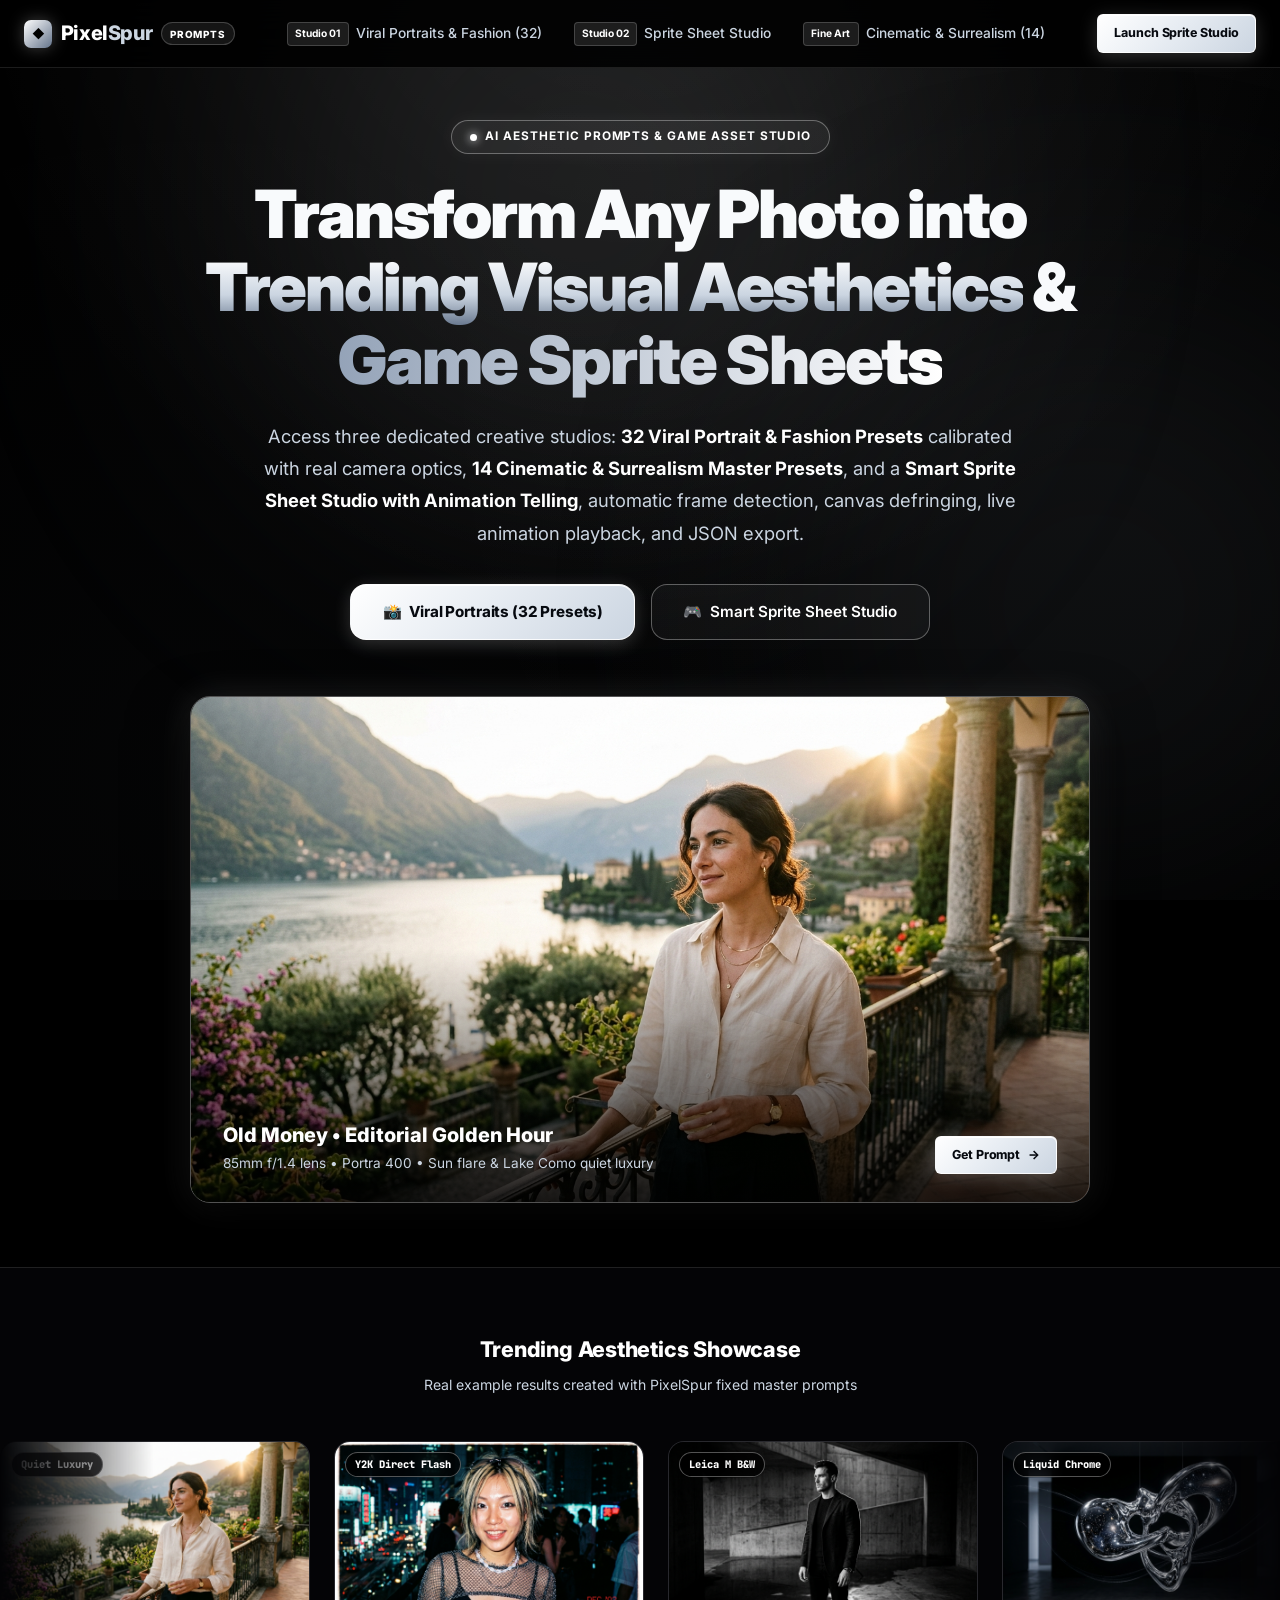
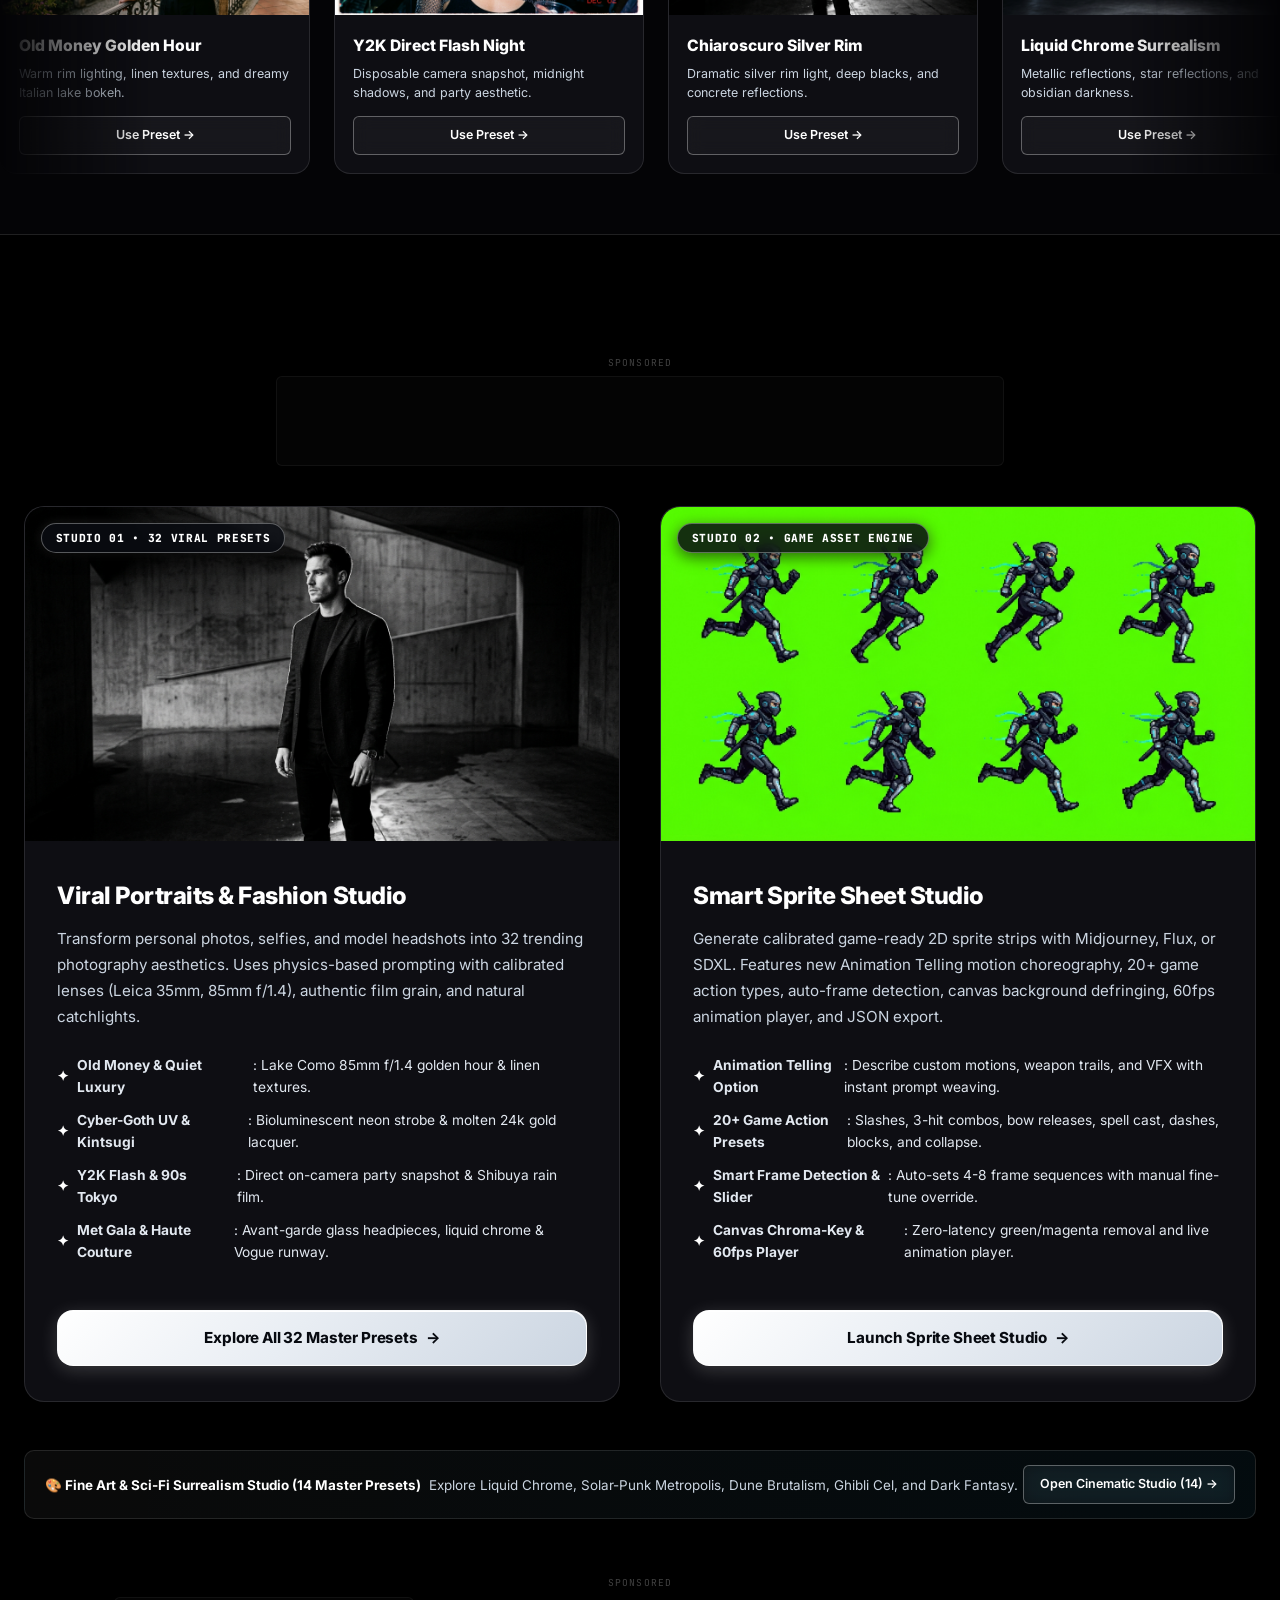
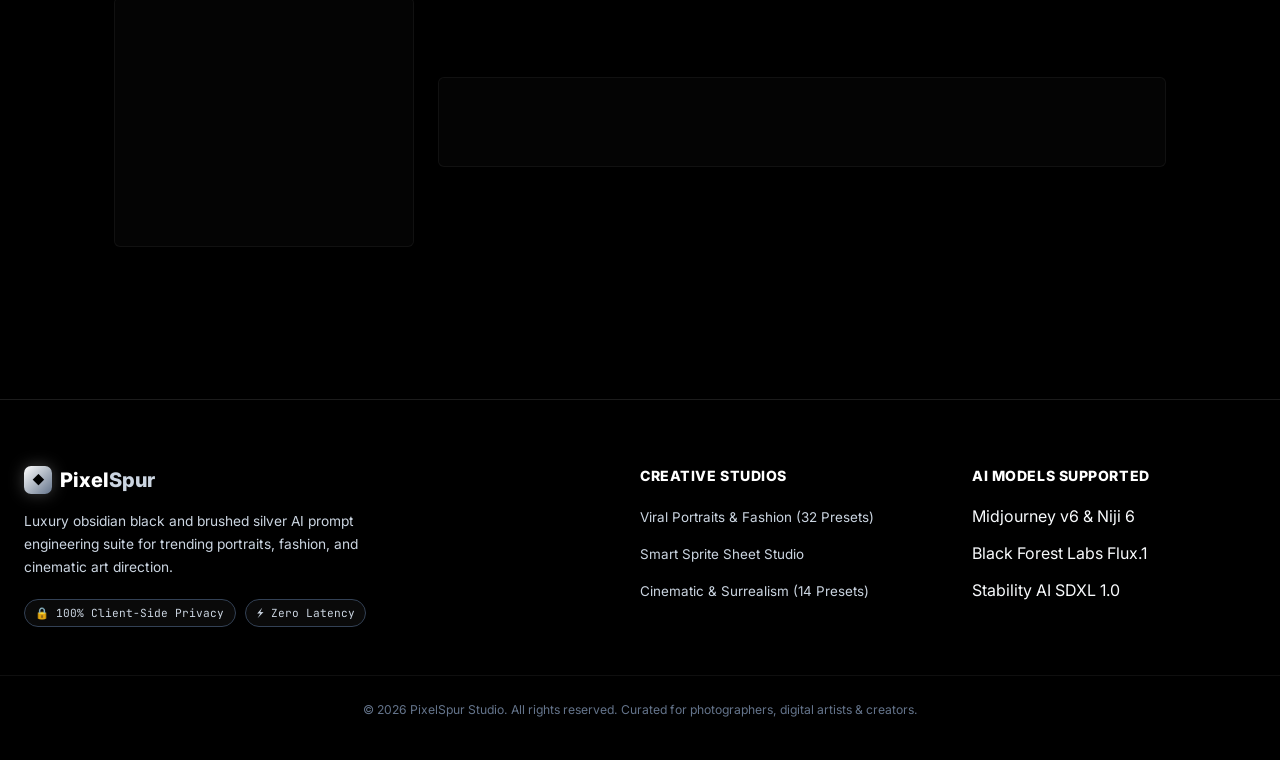
==== commit fde10850: "Optimize ad containers, add mid-page ad placements across all pages for higher CPM" ====
--- a/index.html
+++ b/index.html
@@ -309,6 +309,12 @@
 <!-- ════════════ TWO DEDICATED STUDIOS ════════════ -->
 <section class="section-studios">
   <div class="container">
+
+    <!-- High-CPM Mid-Page Leaderboard Ad -->
+    <div class="ad-slot-wrapper">
+      <div id="ad-slot-mid-728x90" class="ad-slot-728x90"></div>
+    </div>
+
     <div class="studios-container">
 
       <!-- ─── STUDIO 01: Viral Portraits & Fashion Studio ─── -->
@@ -377,10 +383,17 @@
         Open Cinematic Studio (14) →
       </a>
     </div>
+
+    <!-- High-CPM Pre-Footer Ads: 300x250 + 728x90 -->
+    <div class="ad-slot-wrapper" style="margin-top: 3.5rem;">
+      <div class="ad-slots-row">
+        <div id="ad-slot-300x250" class="ad-slot-300x250"></div>
+        <div id="ad-slot-728x90" class="ad-slot-728x90"></div>
+      </div>
+    </div>
+
   </div>
 </section>
-
-
 
 <!-- ════════════ FOOTER ════════════ -->
 <footer id="footer">
@@ -426,45 +439,33 @@
 <!-- Application Scripts -->
 <script src="app.js"></script>
 
-<!-- ======== ADSTERRA LAZY LOADER (non-blocking, loads after page) ======== -->
-<div id="ad-slot-300x250" style="display:flex;justify-content:center;align-items:center;padding:1.5rem 0;min-height:270px;"></div>
-<div id="ad-slot-728x90" style="display:flex;justify-content:center;align-items:center;padding:1rem 0;min-height:110px;overflow:hidden;"></div>
+<!-- ======== ADSTERRA HIGH-CPM AD LOADER ======== -->
 <script>
   window.addEventListener('load', function() {
     setTimeout(function() {
-      // 300x250 Banner
-      (function() {
-        var slot = document.getElementById('ad-slot-300x250');
+      function injectAd(slotId, key, format, w, h) {
+        var slot = document.getElementById(slotId);
         if (!slot) return;
         var s1 = document.createElement('script');
-        s1.text = "atOptions = {'key':'c075bb1d519d3ba0713981030cb622ed','format':'iframe','height':250,'width':300,'params':{}};";
+        s1.text = "atOptions = {'key':'" + key + "','format':'" + format + "','height':" + h + ",'width':" + w + ",'params':{}};";
         s1.setAttribute('data-cfasync','false');
         s1.type = 'text/javascript';
         slot.appendChild(s1);
         var s2 = document.createElement('script');
         s2.setAttribute('data-cfasync','false');
         s2.type = 'text/javascript';
-        s2.src = 'https://www.highrevenueformat.com/c075bb1d519d3ba0713981030cb622ed/invoke.js';
+        s2.src = 'https://www.highrevenueformat.com/' + key + '/invoke.js';
         s2.async = true;
         slot.appendChild(s2);
-      })();
-      // 728x90 Leaderboard
-      (function() {
-        var slot = document.getElementById('ad-slot-728x90');
-        if (!slot) return;
-        var s3 = document.createElement('script');
-        s3.text = "atOptions = {'key':'d5787b8bf3e86de096d5f5bf12337635','format':'iframe','height':90,'width':728,'params':{}};";
-        s3.setAttribute('data-cfasync','false');
-        s3.type = 'text/javascript';
-        slot.appendChild(s3);
-        var s4 = document.createElement('script');
-        s4.setAttribute('data-cfasync','false');
-        s4.type = 'text/javascript';
-        s4.src = 'https://www.highrevenueformat.com/d5787b8bf3e86de096d5f5bf12337635/invoke.js';
-        s4.async = true;
-        slot.appendChild(s4);
-      })();
-    }, 1500); // 1.5 second delay after page load
+      }
+
+      // Mid-page Leaderboard
+      injectAd('ad-slot-mid-728x90', 'd5787b8bf3e86de096d5f5bf12337635', 'iframe', 728, 90);
+      // Bottom 300x250 Banner
+      injectAd('ad-slot-300x250', 'c075bb1d519d3ba0713981030cb622ed', 'iframe', 300, 250);
+      // Bottom 728x90 Leaderboard
+      injectAd('ad-slot-728x90', 'd5787b8bf3e86de096d5f5bf12337635', 'iframe', 728, 90);
+    }, 1200);
   });
 </script>
 
--- a/style.css
+++ b/style.css
@@ -2602,3 +2602,64 @@
   box-shadow: 0 0 12px rgba(56, 189, 248, 0.25) !important;
 }
 
+/* ════════════ ADSTERRA AD SLOTS & HIGH-CPM PLACEMENTS ════════════ */
+.ad-slot-wrapper {
+  display: flex;
+  flex-direction: column;
+  align-items: center;
+  justify-content: center;
+  margin: 2.5rem auto;
+  position: relative;
+  width: 100%;
+  max-width: 100%;
+  text-align: center;
+}
+
+.ad-slot-wrapper::before {
+  content: "SPONSORED";
+  display: block;
+  font-family: var(--mono);
+  font-size: 0.6rem;
+  letter-spacing: 0.12em;
+  color: rgba(255, 255, 255, 0.25);
+  margin-bottom: 0.35rem;
+}
+
+.ad-slot-300x250 {
+  width: 300px;
+  min-width: 300px;
+  height: 250px;
+  min-height: 250px;
+  display: flex;
+  align-items: center;
+  justify-content: center;
+  background: rgba(255, 255, 255, 0.015);
+  border: 1px solid rgba(255, 255, 255, 0.05);
+  border-radius: var(--radius-sm);
+  overflow: hidden;
+}
+
+.ad-slot-728x90 {
+  width: 728px;
+  max-width: 100%;
+  height: 90px;
+  min-height: 90px;
+  display: flex;
+  align-items: center;
+  justify-content: center;
+  background: rgba(255, 255, 255, 0.015);
+  border: 1px solid rgba(255, 255, 255, 0.05);
+  border-radius: var(--radius-sm);
+  overflow: hidden;
+}
+
+.ad-slots-row {
+  display: flex;
+  align-items: center;
+  justify-content: center;
+  gap: 1.5rem;
+  flex-wrap: wrap;
+  width: 100%;
+}
+
+
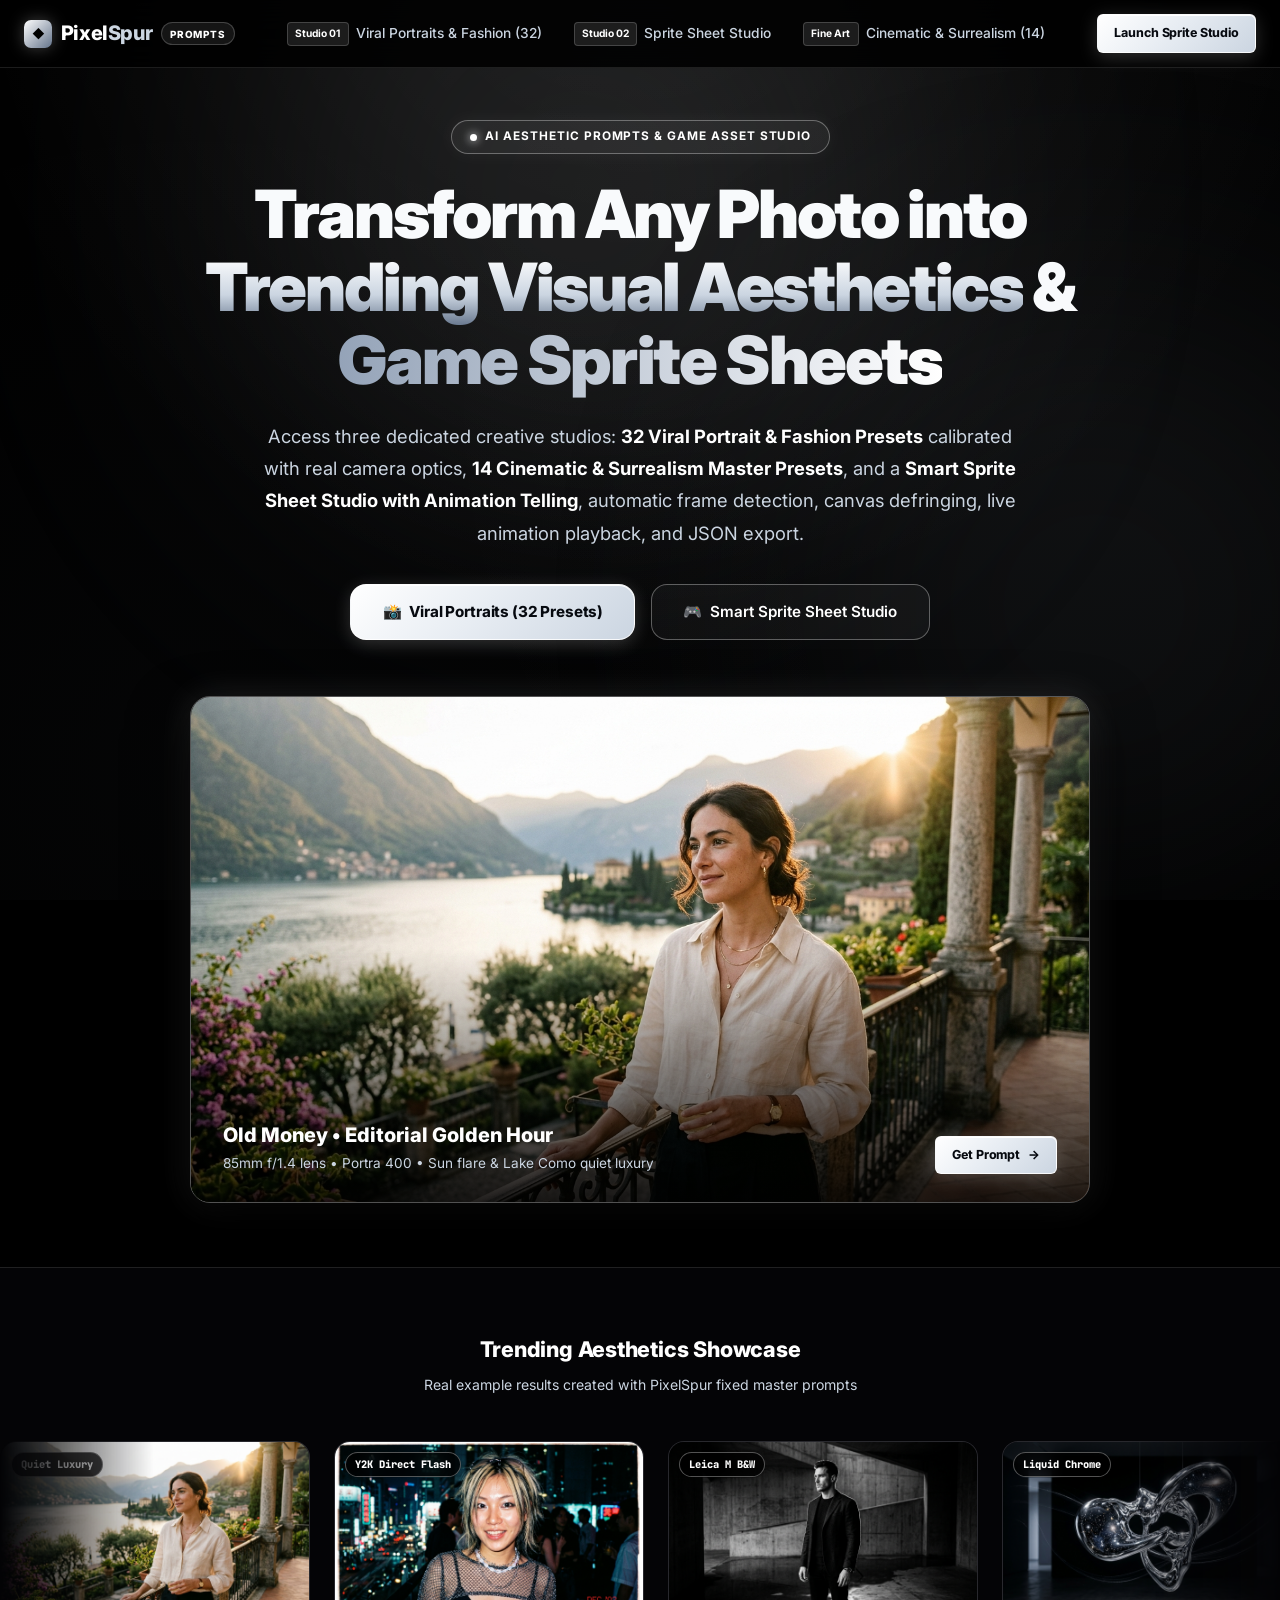
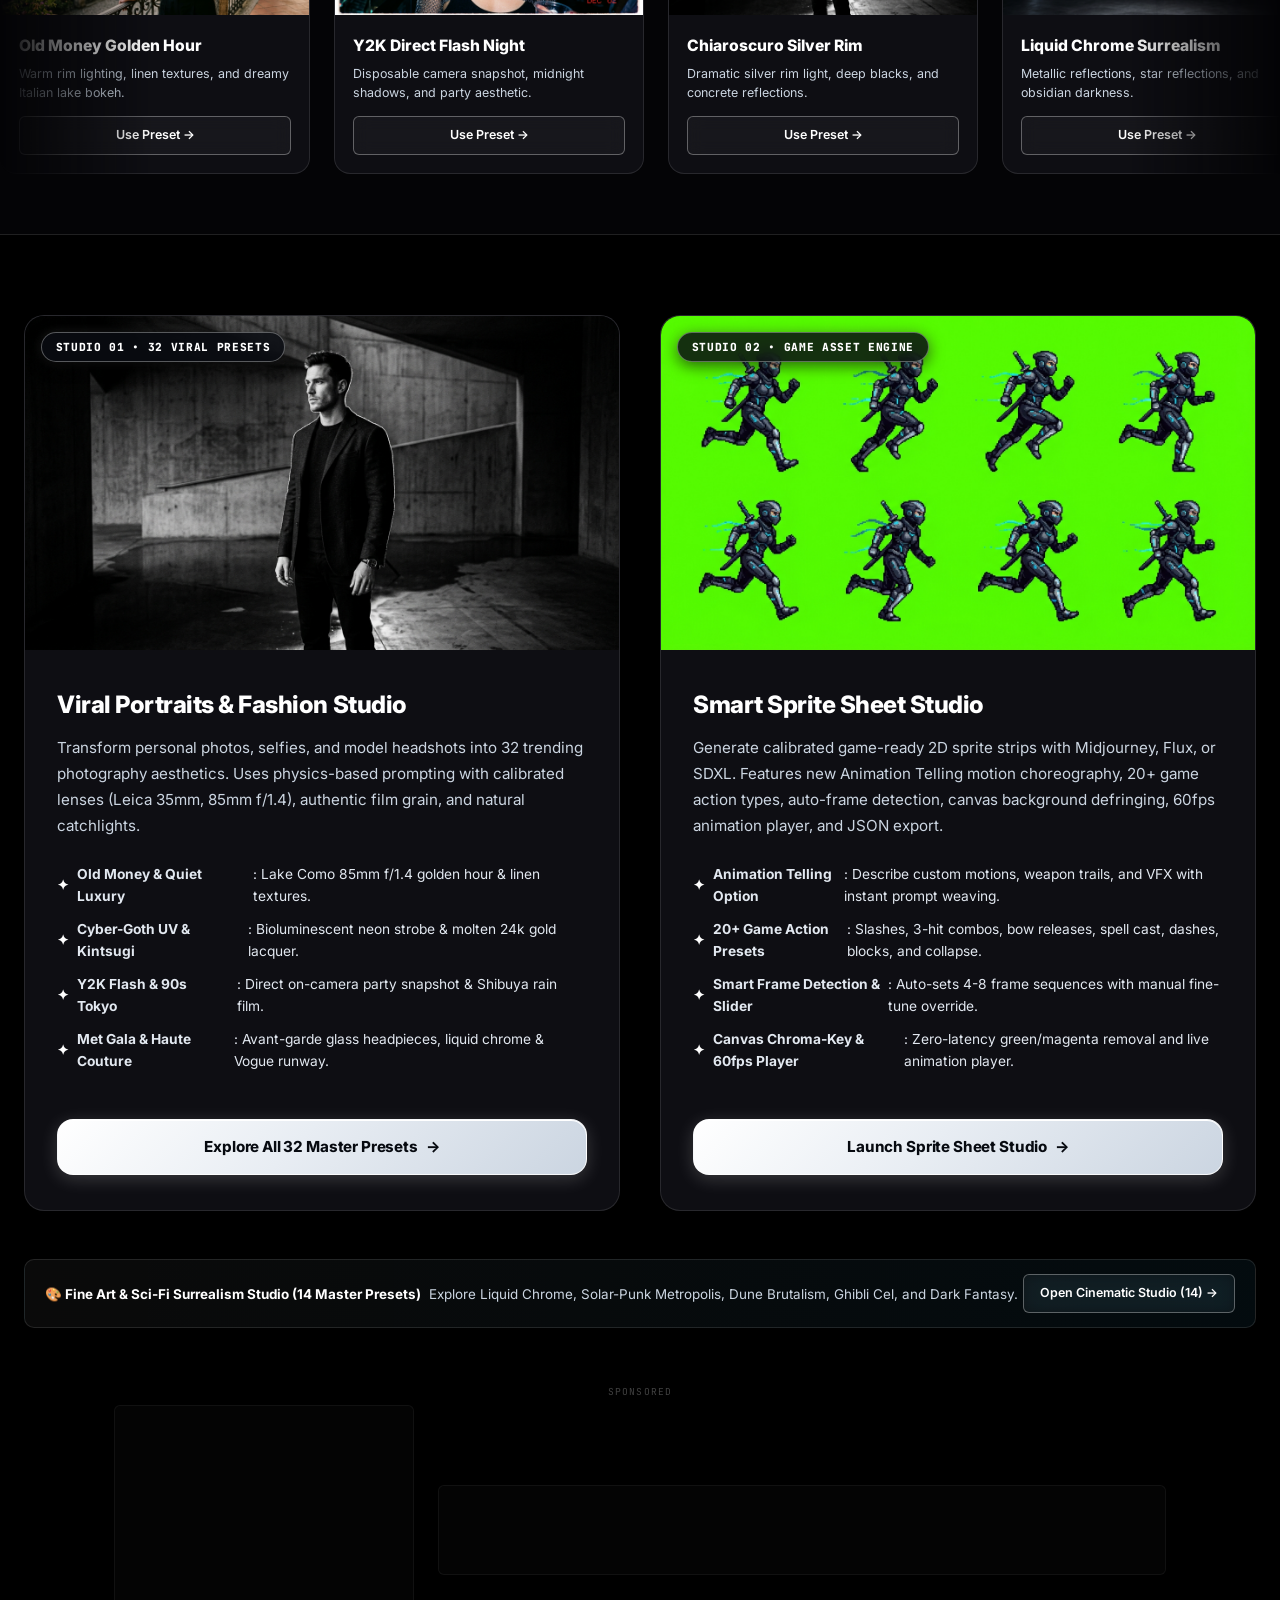
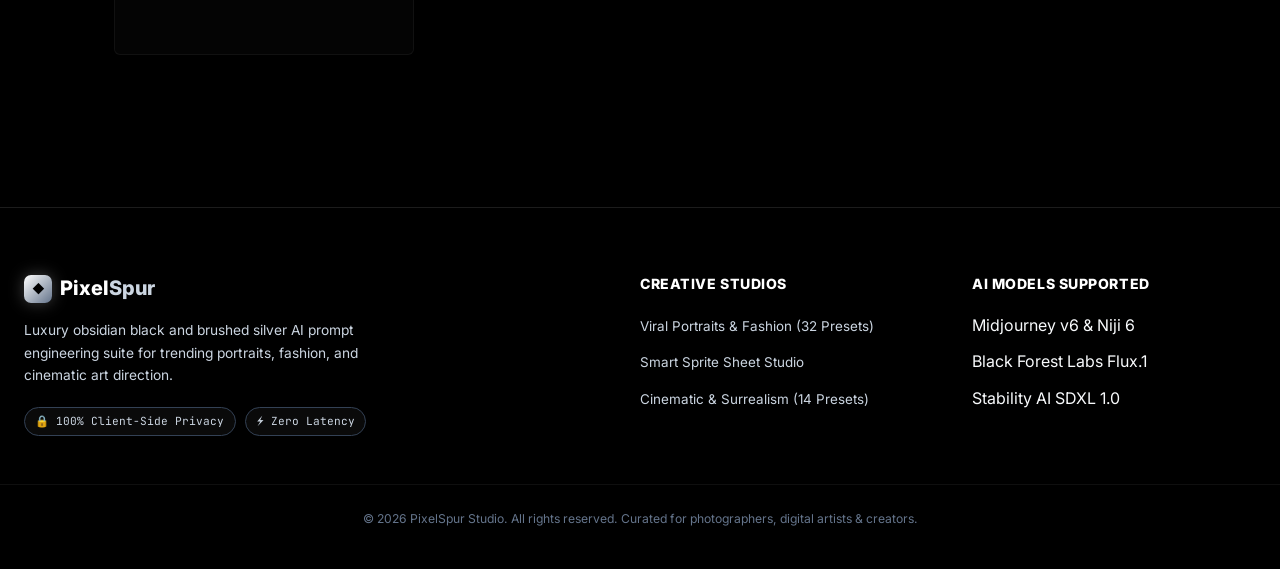
==== commit 23a5b7ef: "Isolate homepage to strictly Adsterra official JS Async code" ====
--- a/index.html
+++ b/index.html
@@ -15,6 +15,23 @@
   <!-- Stylesheet -->
   <link rel="icon" href="favicon.svg" type="image/svg+xml"/>
   <link rel="stylesheet" href="style.css"/>
+
+  <!-- Adsterra JS Async Format Loader -->
+  <script>
+    if (typeof atAsyncOptions !== 'object') var atAsyncOptions = [];
+    atAsyncOptions.push({
+      key: 'd5787b8bf3e86de096d5f5bf12337635',
+      format: 'js',
+      async: true,
+      container: 'atContainer-d5787b8bf3e86de096d5f5bf12337635',
+      params: {},
+    });
+    var script = document.createElement('script');
+    script.type = 'text/javascript';
+    script.async = true;
+    script.src = 'https://www.highrevenueformat.com/d5787b8bf3e86de096d5f5bf12337635/invoke.js';
+    document.getElementsByTagName('head')[0].appendChild(script);
+  </script>
 </head>
 <body>
 
@@ -310,11 +327,6 @@
 <section class="section-studios">
   <div class="container">
 
-    <!-- High-CPM Mid-Page Leaderboard Ad -->
-    <div class="ad-slot-wrapper">
-      <div id="ad-slot-mid-728x90" class="ad-slot-728x90"></div>
-    </div>
-
     <div class="studios-container">
 
       <!-- ─── STUDIO 01: Viral Portraits & Fashion Studio ─── -->
@@ -384,11 +396,11 @@
       </a>
     </div>
 
-    <!-- High-CPM Pre-Footer Ads: 300x250 + 728x90 -->
+    <!-- High-CPM Pre-Footer Ads: 300x250 + 728x90 (Official Adsterra JS Async Container) -->
     <div class="ad-slot-wrapper" style="margin-top: 3.5rem;">
       <div class="ad-slots-row">
         <div id="ad-slot-300x250" class="ad-slot-300x250"></div>
-        <div id="ad-slot-728x90" class="ad-slot-728x90"></div>
+        <div id="atContainer-d5787b8bf3e86de096d5f5bf12337635" class="ad-slot-728x90"></div>
       </div>
     </div>
 
@@ -439,35 +451,5 @@
 <!-- Application Scripts -->
 <script src="app.js"></script>
 
-<!-- ======== ADSTERRA HIGH-CPM AD LOADER ======== -->
-<script>
-  window.addEventListener('load', function() {
-    setTimeout(function() {
-      function injectAd(slotId, key, format, w, h) {
-        var slot = document.getElementById(slotId);
-        if (!slot) return;
-        var s1 = document.createElement('script');
-        s1.text = "atOptions = {'key':'" + key + "','format':'" + format + "','height':" + h + ",'width':" + w + ",'params':{}};";
-        s1.setAttribute('data-cfasync','false');
-        s1.type = 'text/javascript';
-        slot.appendChild(s1);
-        var s2 = document.createElement('script');
-        s2.setAttribute('data-cfasync','false');
-        s2.type = 'text/javascript';
-        s2.src = 'https://www.highrevenueformat.com/' + key + '/invoke.js';
-        s2.async = true;
-        slot.appendChild(s2);
-      }
-
-      // Mid-page Leaderboard
-      injectAd('ad-slot-mid-728x90', 'd5787b8bf3e86de096d5f5bf12337635', 'iframe', 728, 90);
-      // Bottom 300x250 Banner
-      injectAd('ad-slot-300x250', 'c075bb1d519d3ba0713981030cb622ed', 'iframe', 300, 250);
-      // Bottom 728x90 Leaderboard
-      injectAd('ad-slot-728x90', 'd5787b8bf3e86de096d5f5bf12337635', 'iframe', 728, 90);
-    }, 1200);
-  });
-</script>
-
 </body>
 </html>
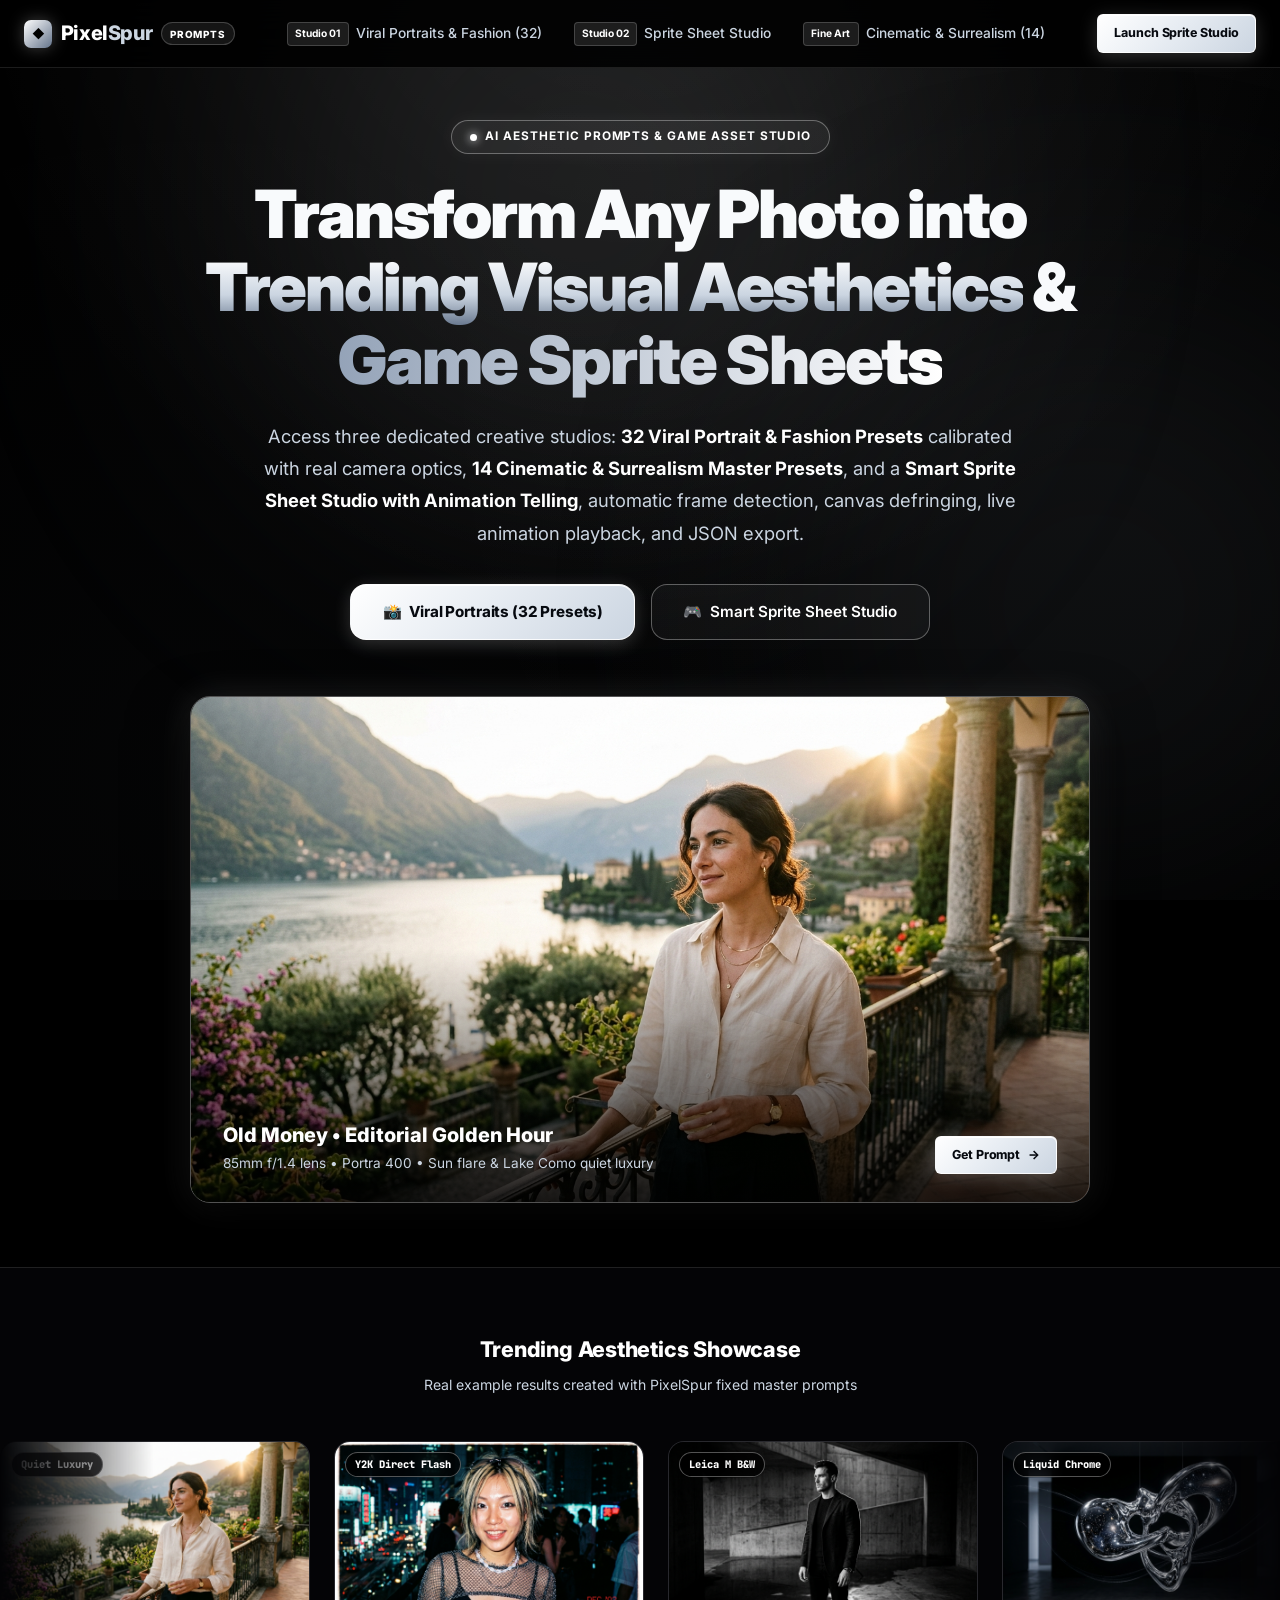
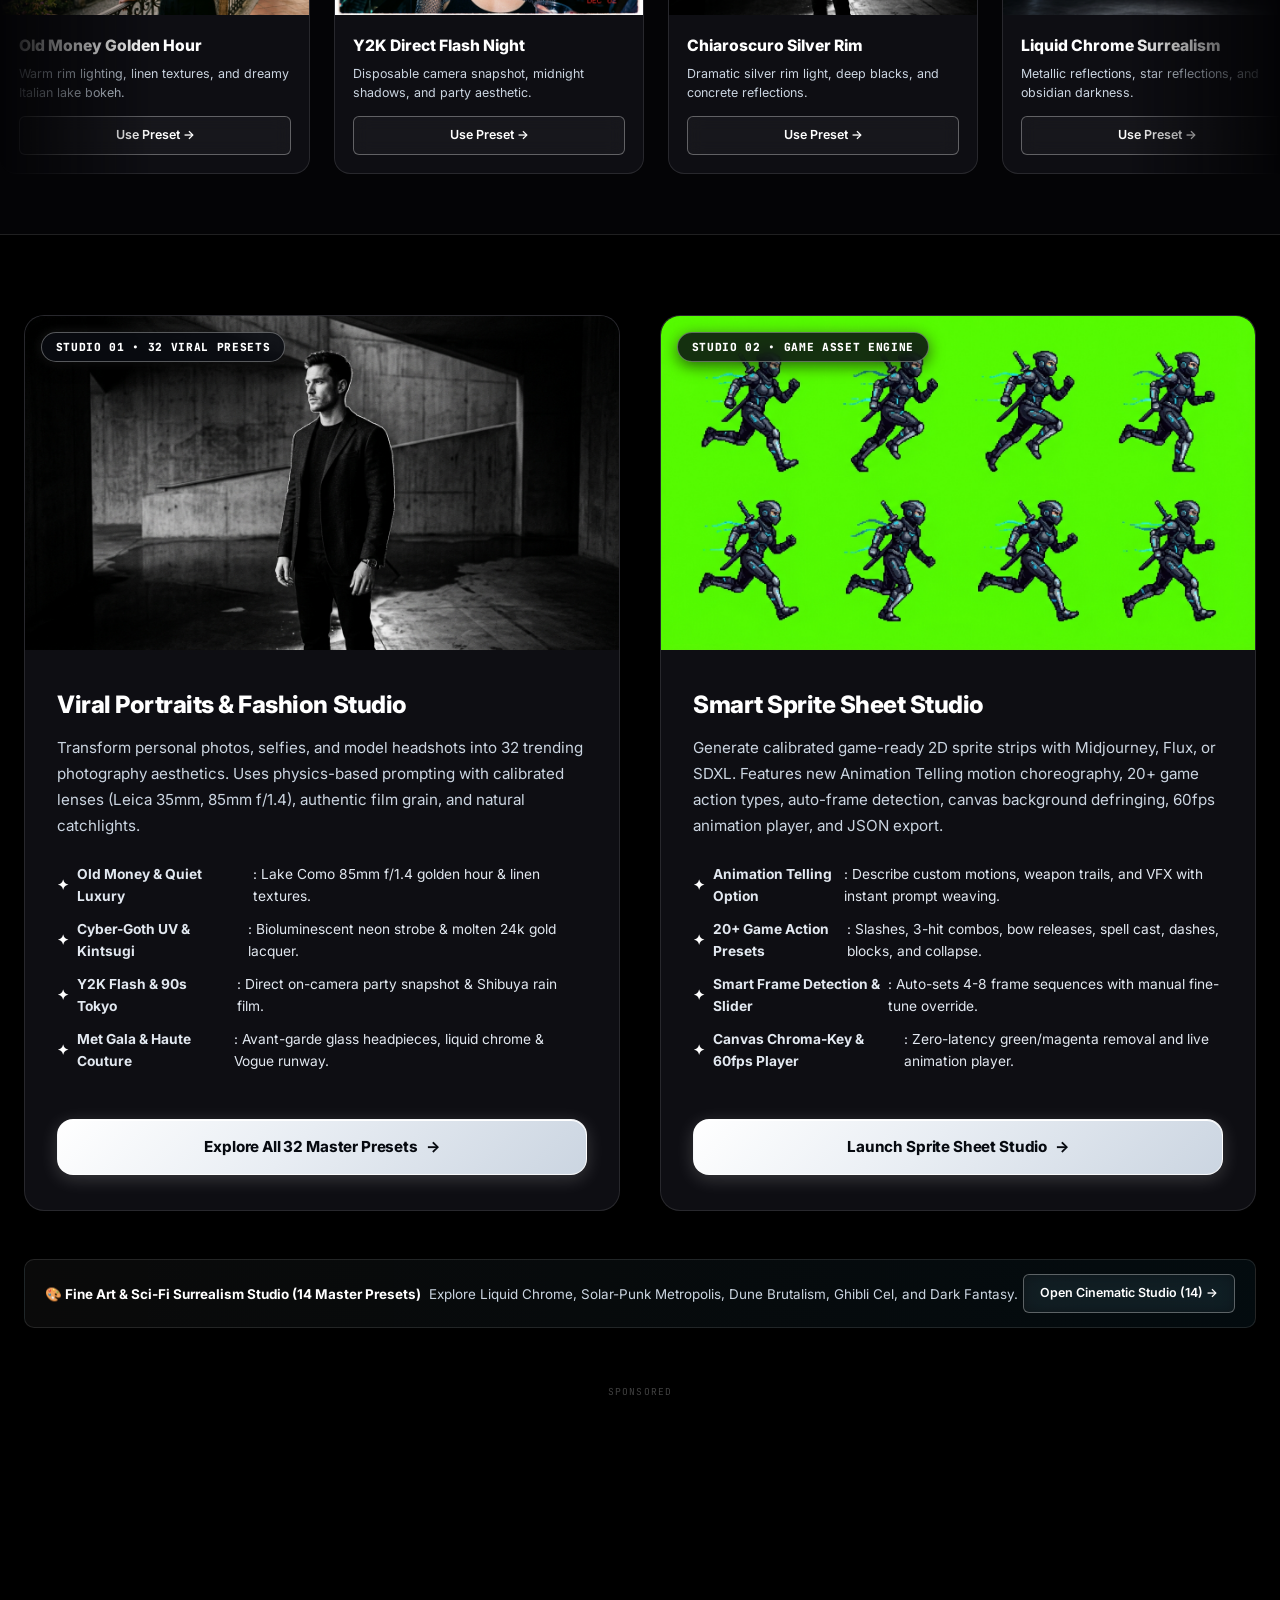
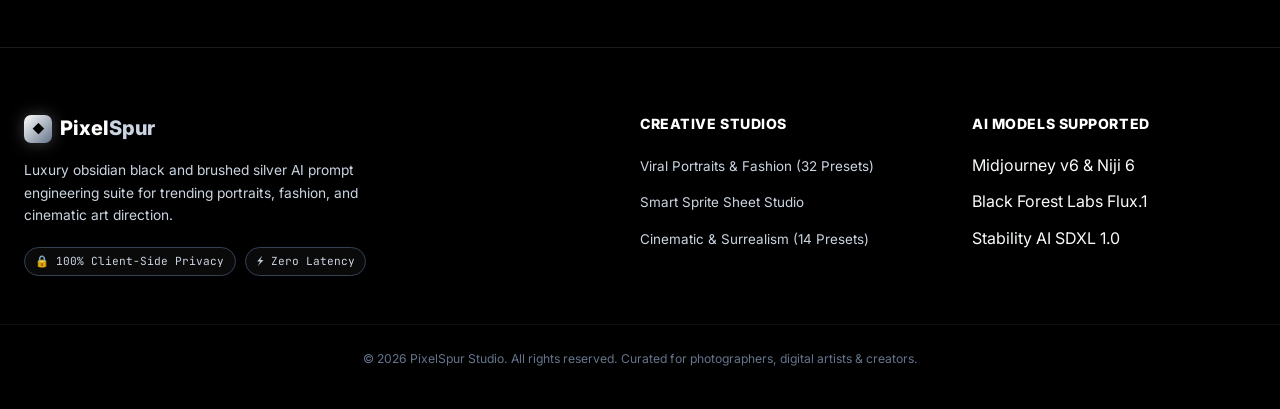
==== commit b8437989: "Completely remove all legacy Adsterra codes and implement strictly the official JS Async banner form" ====
--- a/index.html
+++ b/index.html
@@ -396,12 +396,9 @@
       </a>
     </div>
 
-    <!-- High-CPM Pre-Footer Ads: 300x250 + 728x90 (Official Adsterra JS Async Container) -->
+    <!-- Adsterra Official Banner Container -->
     <div class="ad-slot-wrapper" style="margin-top: 3.5rem;">
-      <div class="ad-slots-row">
-        <div id="ad-slot-300x250" class="ad-slot-300x250"></div>
-        <div id="atContainer-d5787b8bf3e86de096d5f5bf12337635" class="ad-slot-728x90"></div>
-      </div>
+      <div id="atContainer-d5787b8bf3e86de096d5f5bf12337635"></div>
     </div>
 
   </div>
--- a/style.css
+++ b/style.css
@@ -2625,41 +2625,15 @@
   margin-bottom: 0.35rem;
 }
 
-.ad-slot-300x250 {
-  width: 300px;
-  min-width: 300px;
-  height: 250px;
-  min-height: 250px;
+#atContainer-d5787b8bf3e86de096d5f5bf12337635 {
   display: flex;
   align-items: center;
   justify-content: center;
-  background: rgba(255, 255, 255, 0.015);
-  border: 1px solid rgba(255, 255, 255, 0.05);
-  border-radius: var(--radius-sm);
+  width: 100%;
+  max-width: 728px;
+  min-height: 90px;
+  margin: 0 auto;
   overflow: hidden;
 }
 
-.ad-slot-728x90 {
-  width: 728px;
-  max-width: 100%;
-  height: 90px;
-  min-height: 90px;
-  display: flex;
-  align-items: center;
-  justify-content: center;
-  background: rgba(255, 255, 255, 0.015);
-  border: 1px solid rgba(255, 255, 255, 0.05);
-  border-radius: var(--radius-sm);
-  overflow: hidden;
-}
-
-.ad-slots-row {
-  display: flex;
-  align-items: center;
-  justify-content: center;
-  gap: 1.5rem;
-  flex-wrap: wrap;
-  width: 100%;
-}
-
-
+
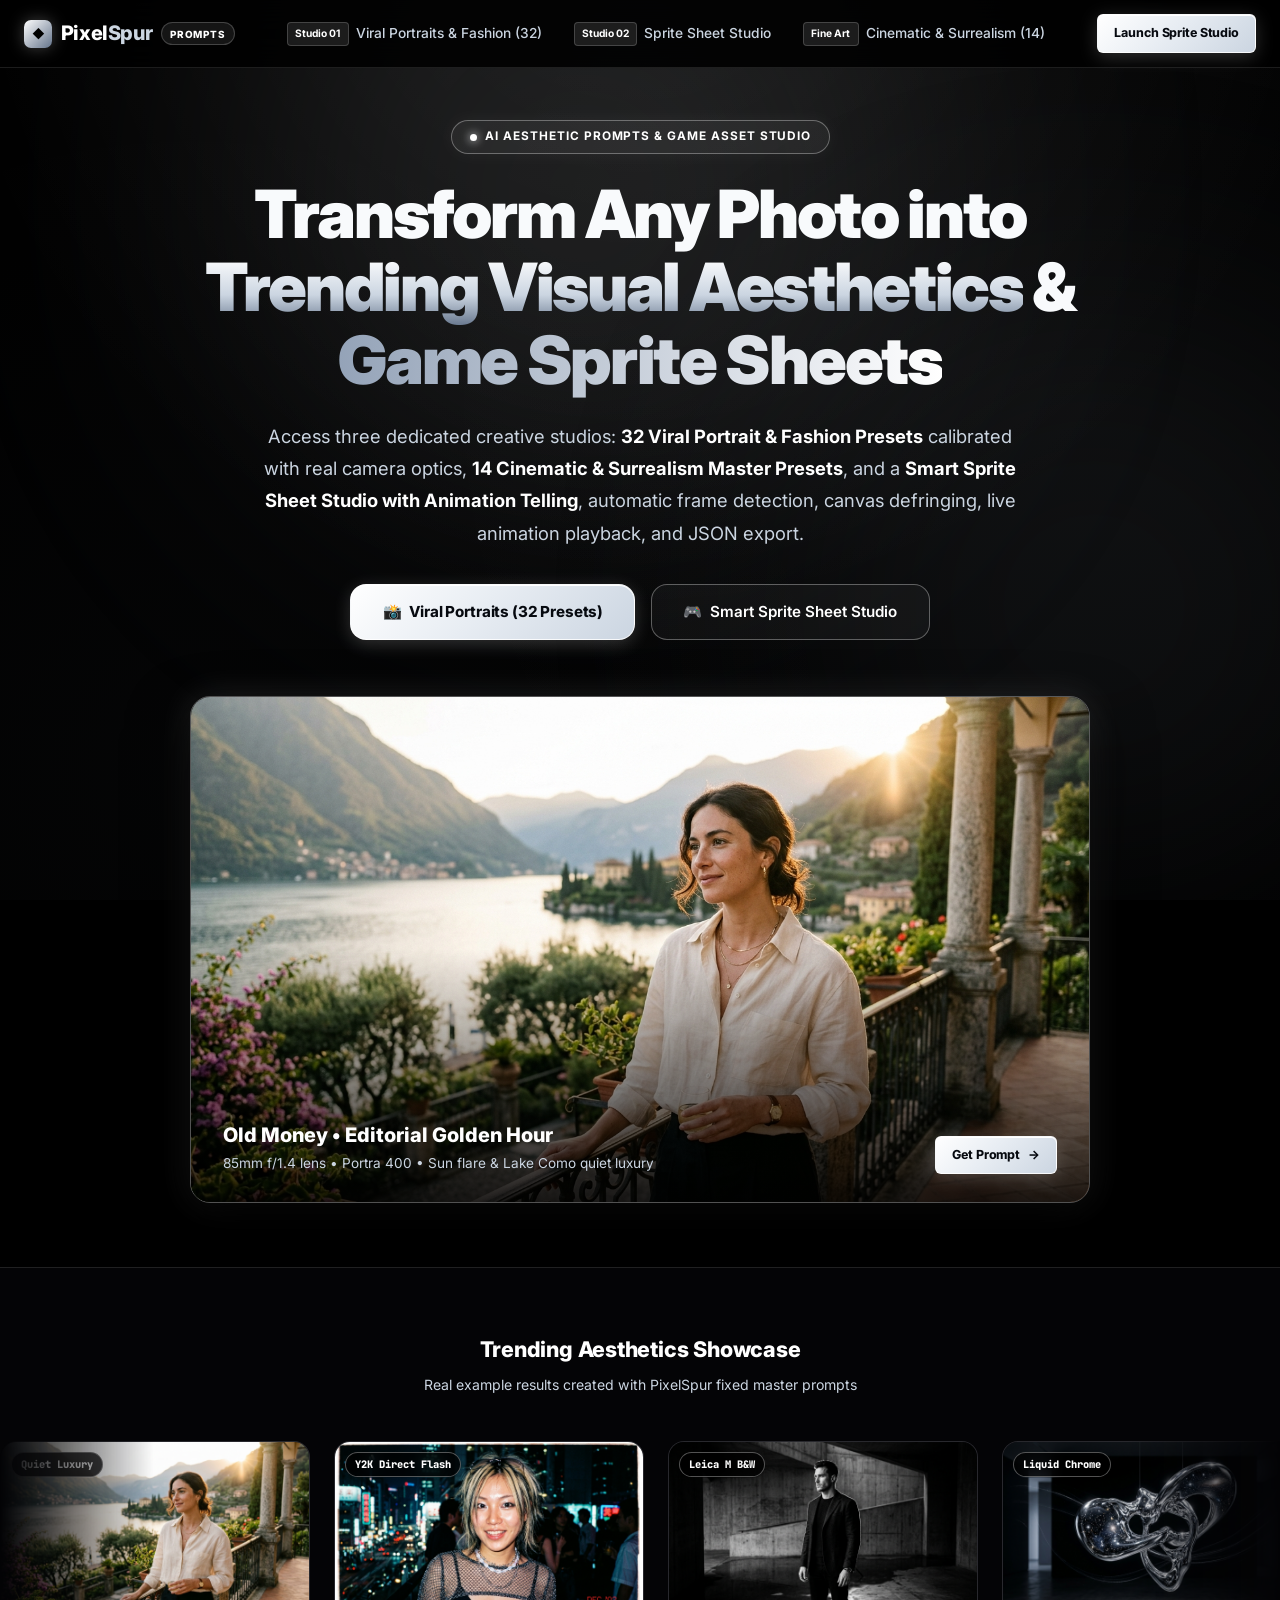
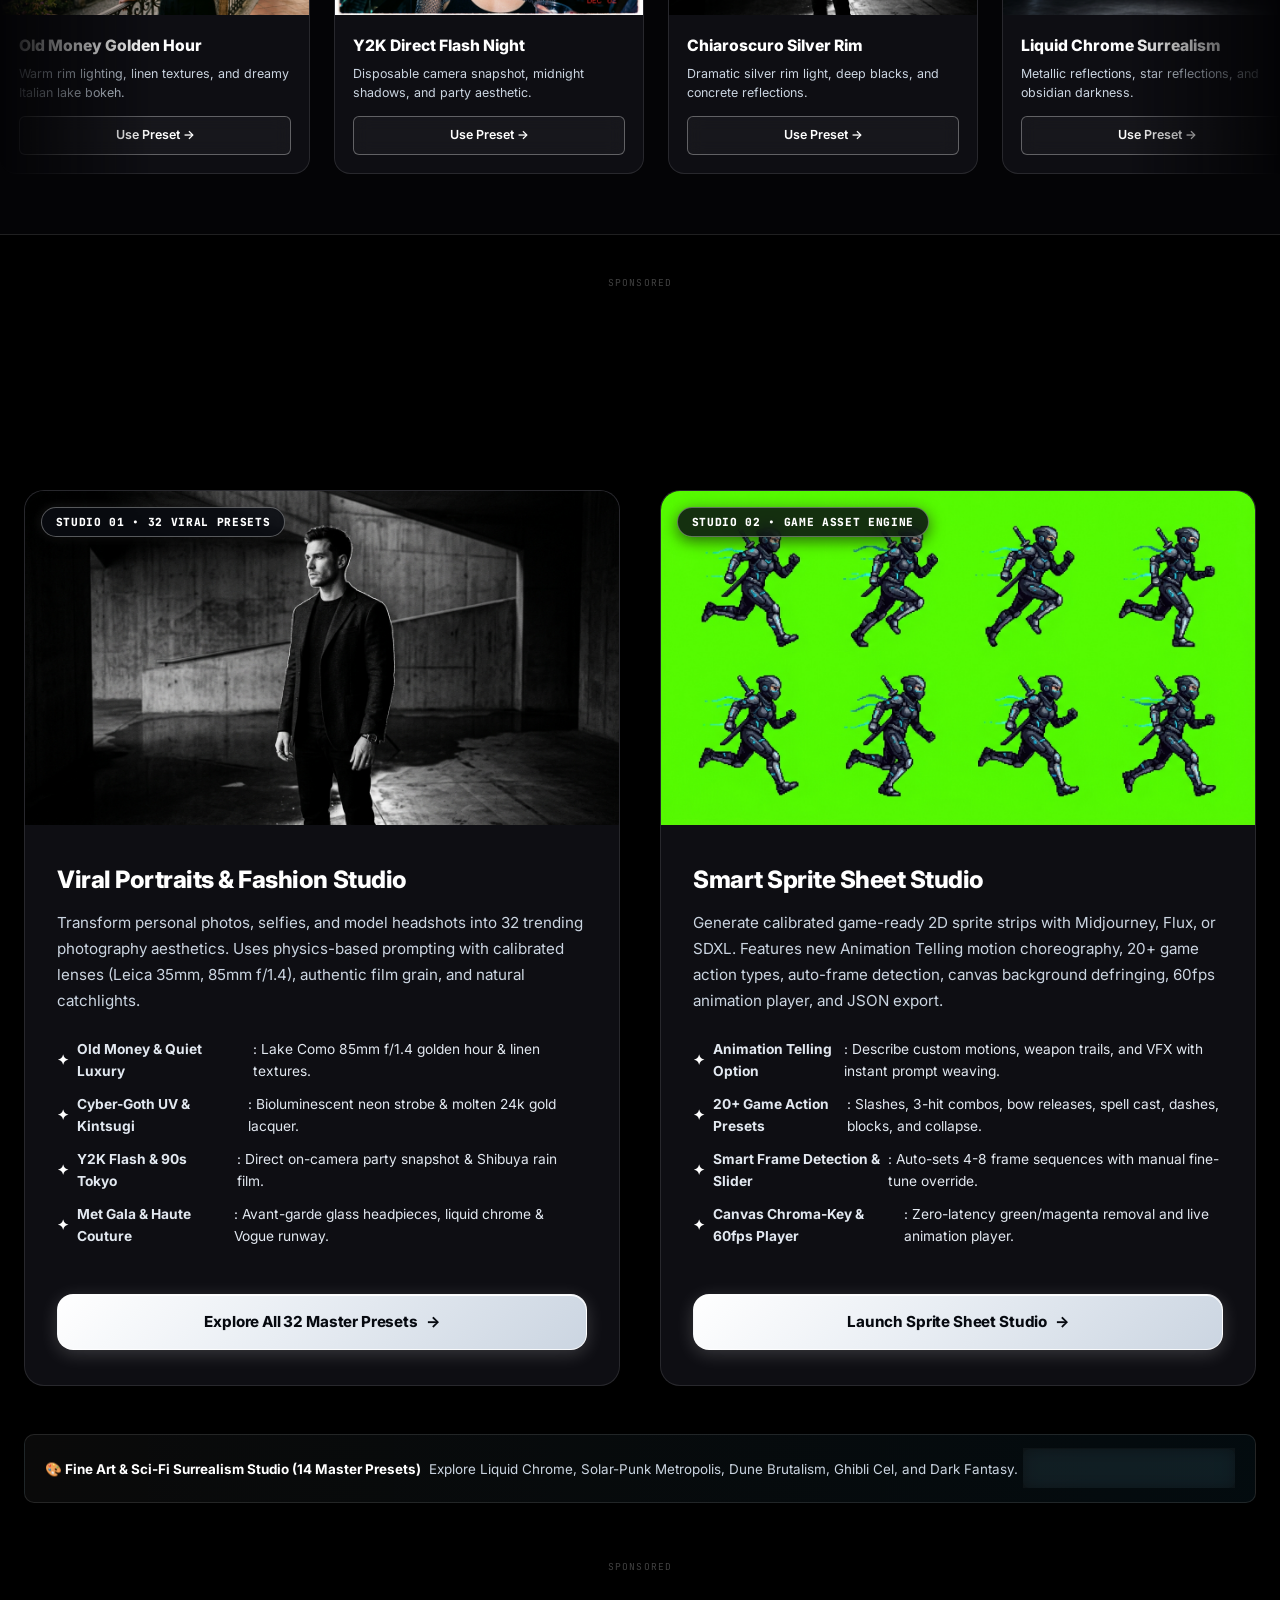
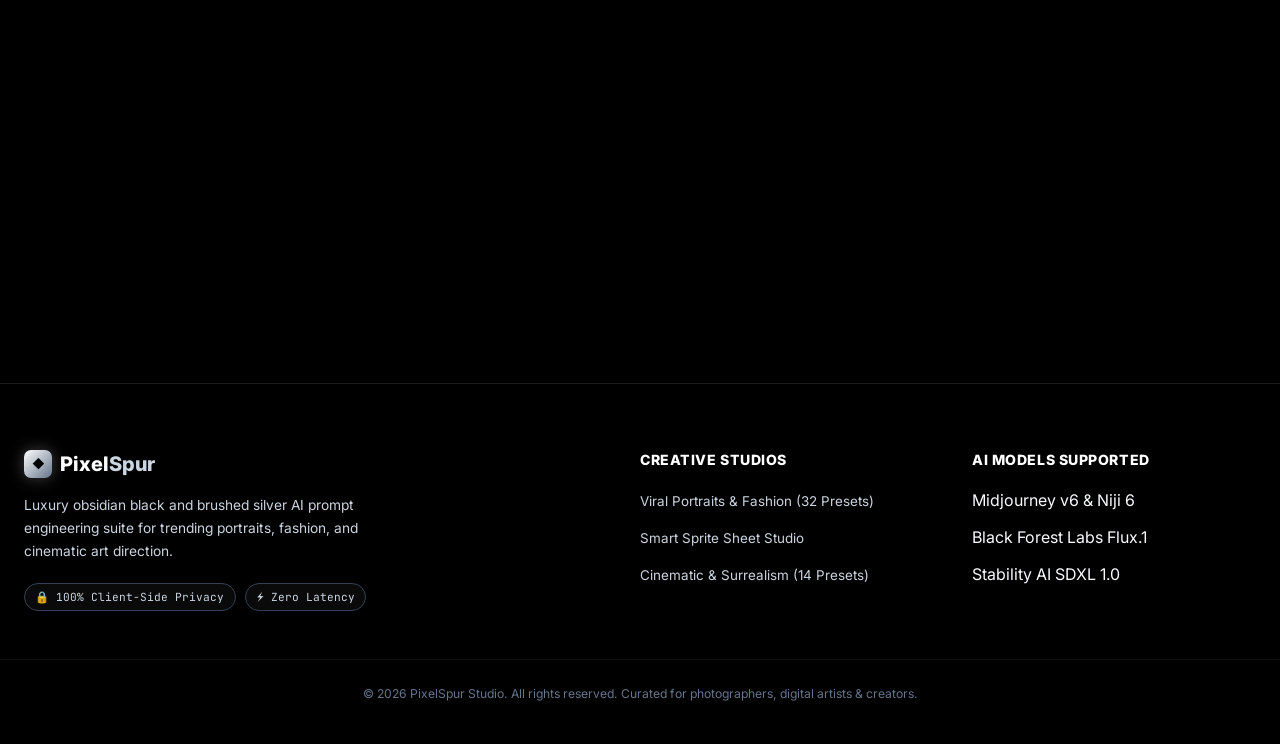
==== commit a001acbc: "Add high-converting Adsterra JS Async ad placements across all studio pages" ====
--- a/index.html
+++ b/index.html
@@ -16,7 +16,7 @@
   <link rel="icon" href="favicon.svg" type="image/svg+xml"/>
   <link rel="stylesheet" href="style.css"/>
 
-  <!-- Adsterra JS Async Format Loader -->
+  <!-- Adsterra JS Async Format Loaders -->
   <script>
     if (typeof atAsyncOptions !== 'object') var atAsyncOptions = [];
     atAsyncOptions.push({
@@ -26,11 +26,24 @@
       container: 'atContainer-d5787b8bf3e86de096d5f5bf12337635',
       params: {},
     });
-    var script = document.createElement('script');
-    script.type = 'text/javascript';
-    script.async = true;
-    script.src = 'https://www.highrevenueformat.com/d5787b8bf3e86de096d5f5bf12337635/invoke.js';
-    document.getElementsByTagName('head')[0].appendChild(script);
+    atAsyncOptions.push({
+      key: 'c075bb1d519d3ba0713981030cb622ed',
+      format: 'js',
+      async: true,
+      container: 'atContainer-c075bb1d519d3ba0713981030cb622ed',
+      params: {},
+    });
+    var s1 = document.createElement('script');
+    s1.type = 'text/javascript';
+    s1.async = true;
+    s1.src = 'https://www.highrevenueformat.com/d5787b8bf3e86de096d5f5bf12337635/invoke.js';
+    document.getElementsByTagName('head')[0].appendChild(s1);
+
+    var s2 = document.createElement('script');
+    s2.type = 'text/javascript';
+    s2.async = true;
+    s2.src = 'https://www.highrevenueformat.com/c075bb1d519d3ba0713981030cb622ed/invoke.js';
+    document.getElementsByTagName('head')[0].appendChild(s2);
   </script>
 </head>
 <body>
@@ -323,6 +336,11 @@
   </div>
 </section>
 
+<!-- Adsterra 728x90 Leaderboard (Mid-Page Placement) -->
+<div class="container ad-slot-wrapper" style="margin: 2.5rem auto 1.5rem;">
+  <div id="atContainer-d5787b8bf3e86de096d5f5bf12337635"></div>
+</div>
+
 <!-- ════════════ TWO DEDICATED STUDIOS ════════════ -->
 <section class="section-studios">
   <div class="container">
@@ -396,9 +414,9 @@
       </a>
     </div>
 
-    <!-- Adsterra Official Banner Container -->
+    <!-- Adsterra 300x250 Medium Rectangle Banner -->
     <div class="ad-slot-wrapper" style="margin-top: 3.5rem;">
-      <div id="atContainer-d5787b8bf3e86de096d5f5bf12337635"></div>
+      <div id="atContainer-c075bb1d519d3ba0713981030cb622ed"></div>
     </div>
 
   </div>
--- a/style.css
+++ b/style.css
@@ -2636,4 +2636,15 @@
   overflow: hidden;
 }
 
-
+#atContainer-c075bb1d519d3ba0713981030cb622ed {
+  display: flex;
+  align-items: center;
+  justify-content: center;
+  width: 100%;
+  max-width: 300px;
+  min-height: 250px;
+  margin: 0 auto;
+  overflow: hidden;
+}
+
+
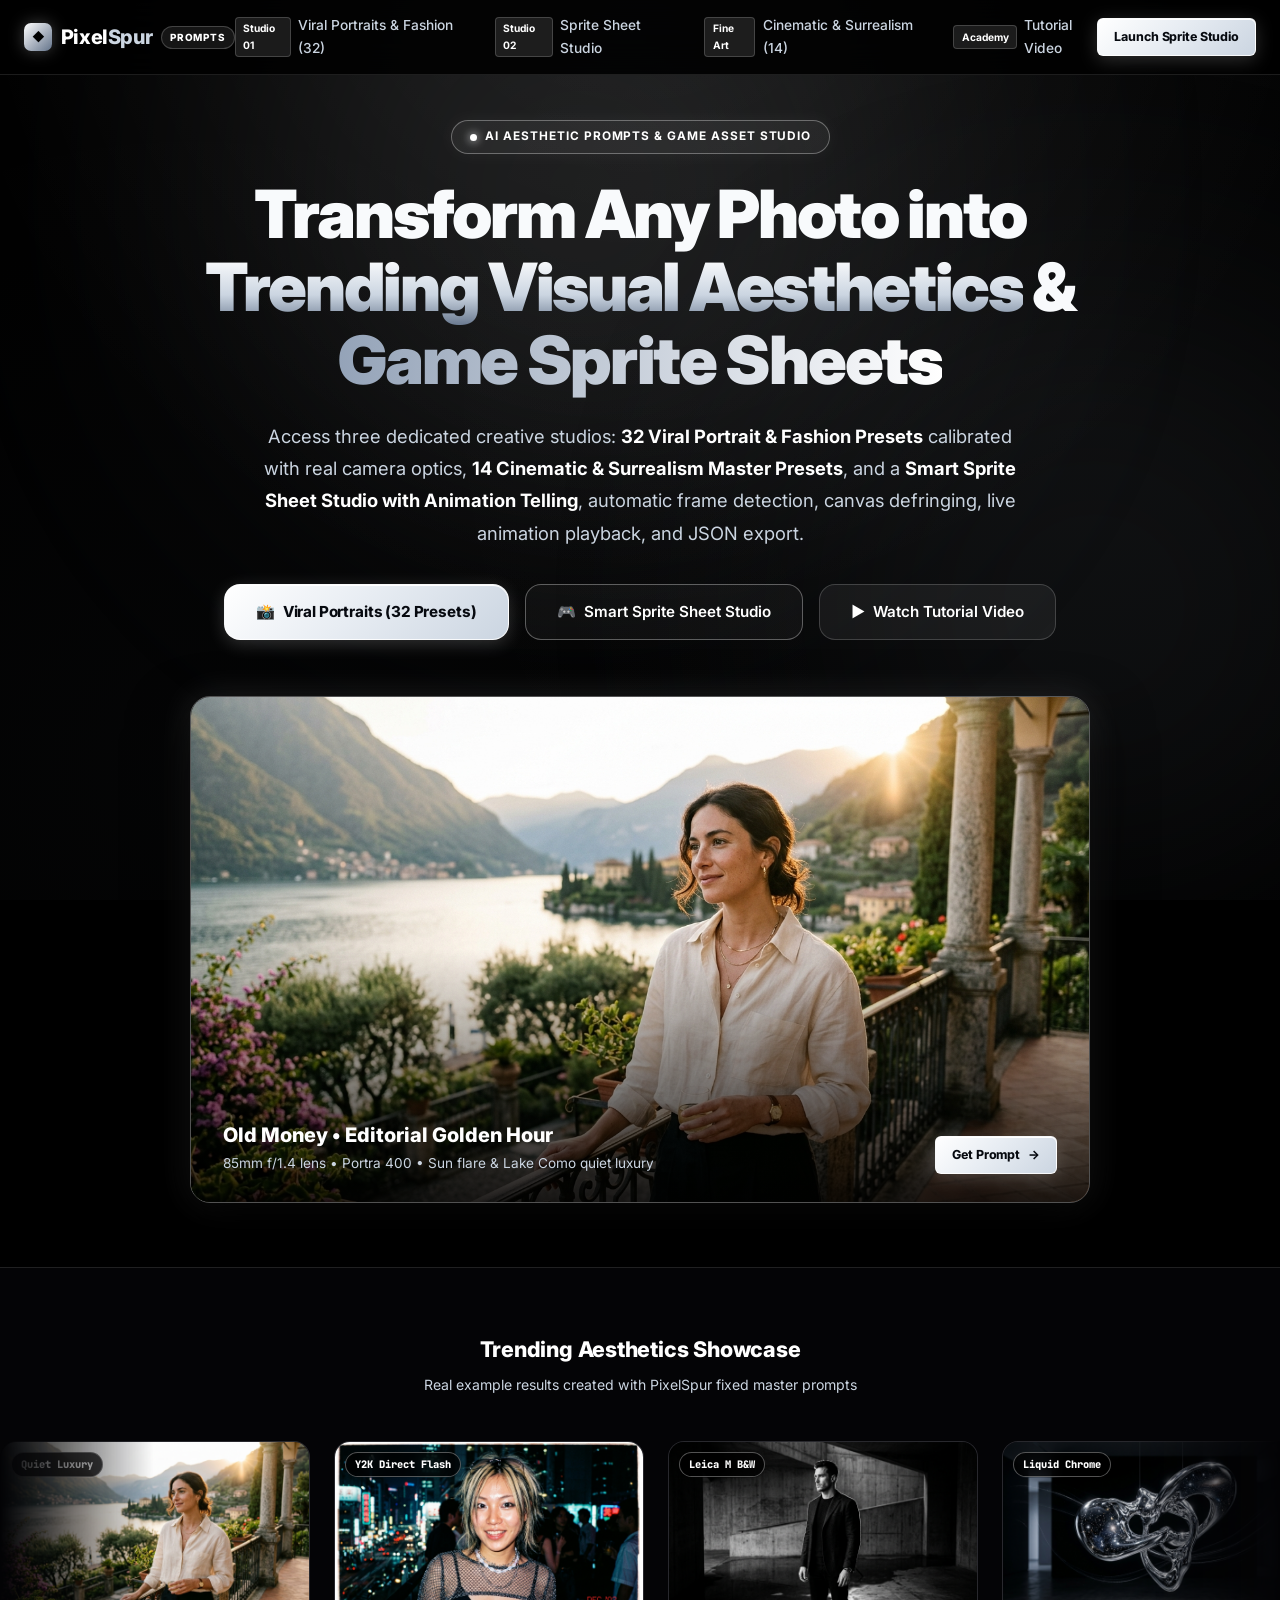
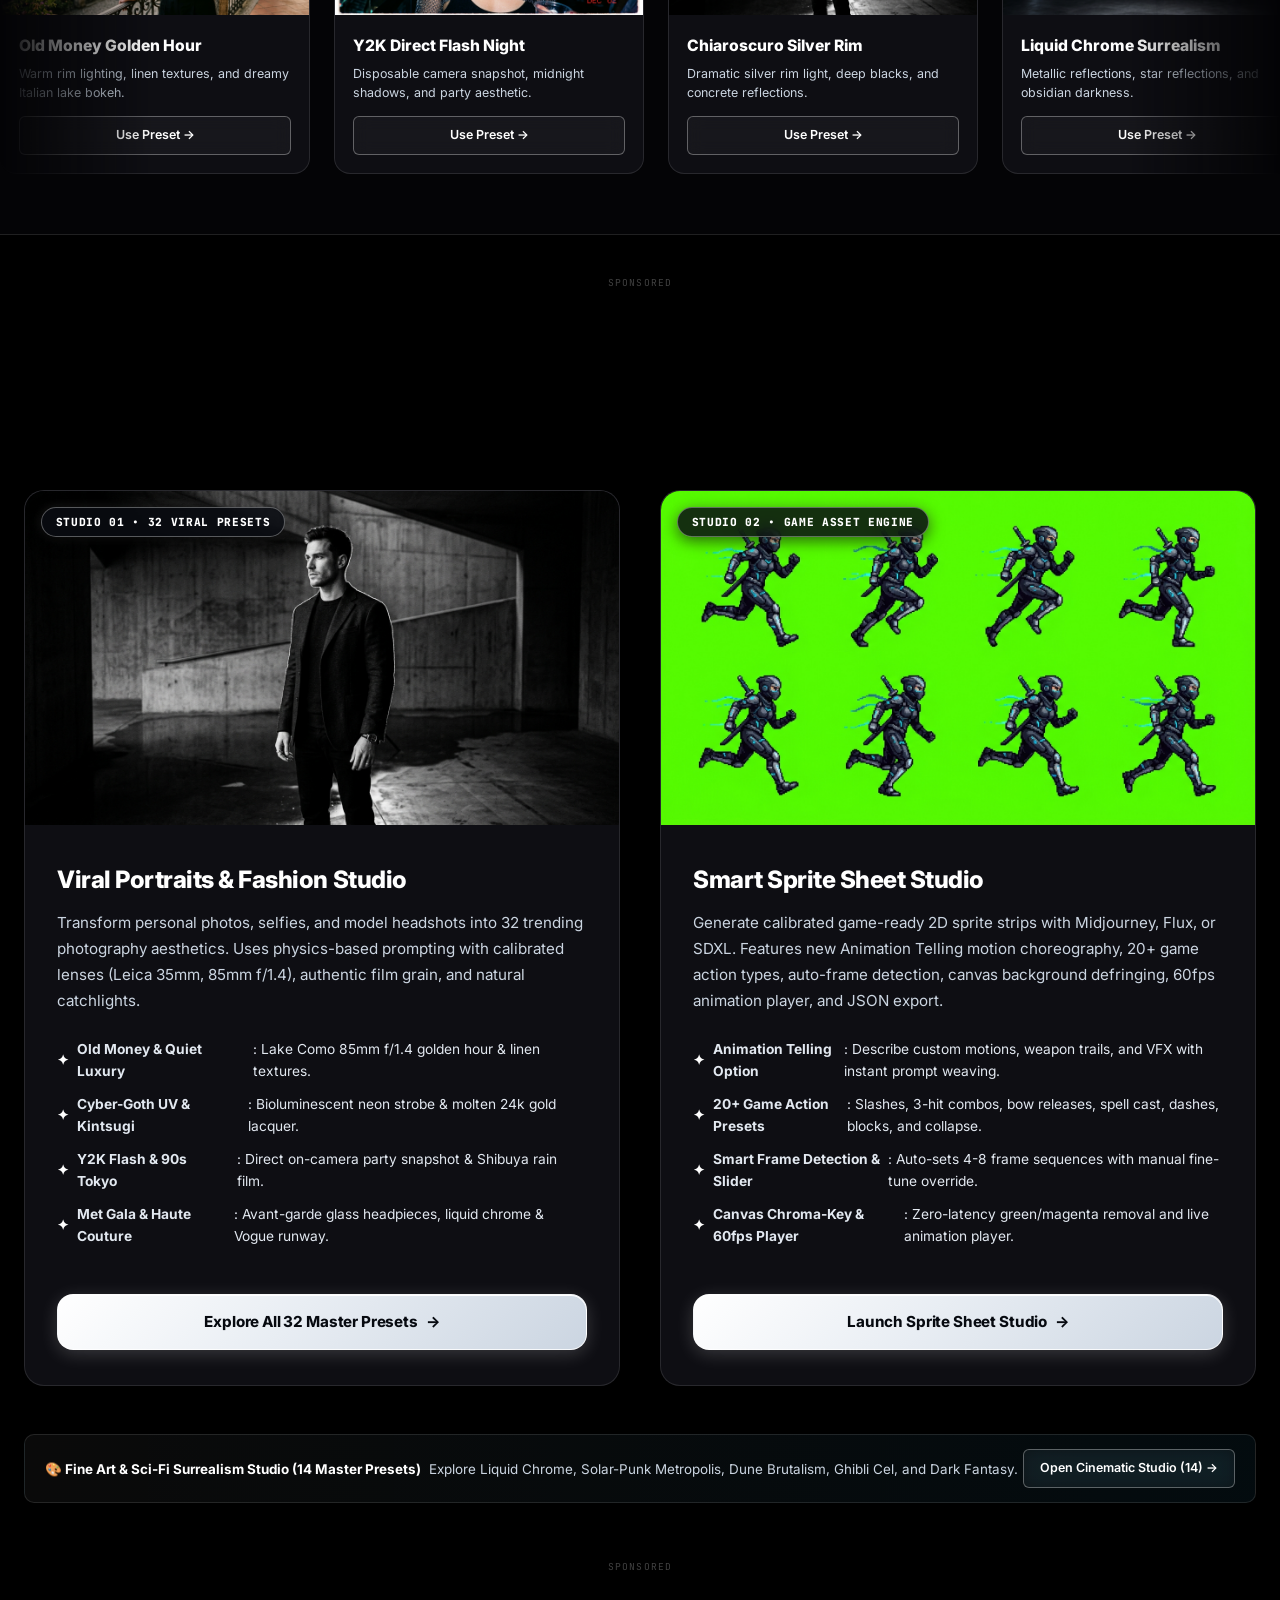
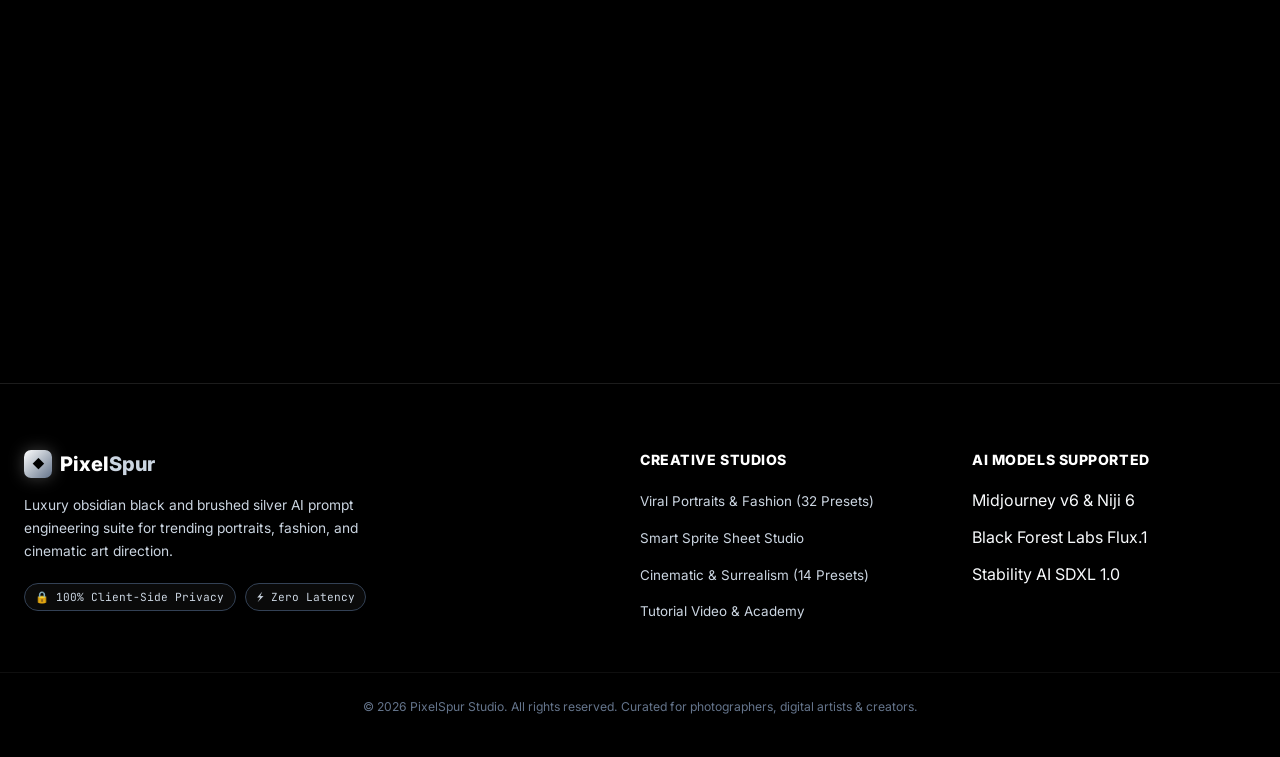
==== commit 5417712d: "Add interactive tutorial video walkthrough hub tutorial.html and navigation across all studios" ====
--- a/index.html
+++ b/index.html
@@ -76,6 +76,9 @@
       <a href="cinematic-studio.html" class="nav-link">
         <span class="nav-pill">Fine Art</span> Cinematic &amp; Surrealism (14)
       </a>
+      <a href="tutorial.html" class="nav-link">
+        <span class="nav-pill">Academy</span> Tutorial Video
+      </a>
     </nav>
 
     <div class="nav-actions">
@@ -111,6 +114,9 @@
       </a>
       <a href="sprite-studio.html" class="btn btn-silver-outline btn-lg">
         <span>🎮</span> Smart Sprite Sheet Studio
+      </a>
+      <a href="tutorial.html" class="btn btn-silver-subtle btn-lg">
+        <span>▶</span> Watch Tutorial Video
       </a>
     </div>
 
@@ -445,6 +451,7 @@
         <li><a href="aesthetic-studio.html">Viral Portraits &amp; Fashion (32 Presets)</a></li>
         <li><a href="sprite-studio.html">Smart Sprite Sheet Studio</a></li>
         <li><a href="cinematic-studio.html">Cinematic &amp; Surrealism (14 Presets)</a></li>
+        <li><a href="tutorial.html">Tutorial Video &amp; Academy</a></li>
       </ul>
     </div>
 
--- a/style.css
+++ b/style.css
@@ -2647,4 +2647,427 @@
   overflow: hidden;
 }
 
-
+/* ════════════ INTERACTIVE TUTORIAL VIDEO PLAYER & GUIDES ════════════ */
+.tutorial-hero {
+  padding: 8rem 0 3rem;
+  text-align: center;
+  position: relative;
+}
+
+.tutorial-player-container {
+  max-width: 1080px;
+  margin: 0 auto 4rem;
+  border-radius: var(--radius-lg);
+  border: 1px solid var(--silver-border-hi);
+  background: rgba(13, 17, 26, 0.85);
+  backdrop-filter: blur(20px);
+  box-shadow: 0 20px 60px rgba(0, 0, 0, 0.7), 0 0 40px rgba(255, 255, 255, 0.04);
+  overflow: hidden;
+}
+
+.player-top-bar {
+  display: flex;
+  align-items: center;
+  justify-content: space-between;
+  padding: 0.85rem 1.5rem;
+  background: rgba(255, 255, 255, 0.03);
+  border-bottom: 1px solid rgba(255, 255, 255, 0.07);
+}
+
+.player-top-left {
+  display: flex;
+  align-items: center;
+  gap: 0.75rem;
+}
+
+.player-dot {
+  width: 10px;
+  height: 10px;
+  border-radius: 50%;
+  background: #ff5f56;
+  box-shadow: 16px 0 0 #ffbd2e, 32px 0 0 #27c93f;
+  margin-right: 28px;
+}
+
+.player-rec-badge {
+  display: inline-flex;
+  align-items: center;
+  gap: 0.35rem;
+  font-family: var(--font-mono);
+  font-size: 0.72rem;
+  font-weight: 700;
+  color: #ef4444;
+  background: rgba(239, 68, 68, 0.12);
+  border: 1px solid rgba(239, 68, 68, 0.3);
+  padding: 0.2rem 0.55rem;
+  border-radius: 9999px;
+  letter-spacing: 0.05em;
+}
+
+.player-rec-badge::before {
+  content: "";
+  width: 6px;
+  height: 6px;
+  border-radius: 50%;
+  background: #ef4444;
+  animation: pulseDot 1.5s infinite;
+}
+
+@keyframes pulseDot {
+  0%, 100% { opacity: 1; transform: scale(1); }
+  50% { opacity: 0.3; transform: scale(0.85); }
+}
+
+.player-video-title {
+  font-size: 0.82rem;
+  font-weight: 600;
+  color: var(--silver-200);
+}
+
+.player-screen {
+  position: relative;
+  aspect-ratio: 16 / 9;
+  background: radial-gradient(circle at center, #111726 0%, #06090e 100%);
+  display: flex;
+  align-items: center;
+  justify-content: center;
+  overflow: hidden;
+}
+
+.player-stage {
+  width: 100%;
+  height: 100%;
+  display: flex;
+  flex-direction: column;
+  align-items: center;
+  justify-content: center;
+  padding: 2.5rem;
+  text-align: center;
+  transition: opacity 0.4s ease, transform 0.4s ease;
+}
+
+.player-stage.fade-in {
+  opacity: 1;
+  transform: scale(1);
+}
+
+.player-stage.fade-out {
+  opacity: 0;
+  transform: scale(0.97);
+}
+
+.stage-badge {
+  display: inline-flex;
+  align-items: center;
+  gap: 0.4rem;
+  padding: 0.3rem 0.8rem;
+  background: rgba(255, 255, 255, 0.07);
+  border: 1px solid rgba(255, 255, 255, 0.15);
+  border-radius: 9999px;
+  font-size: 0.75rem;
+  font-weight: 700;
+  color: var(--silver-100);
+  margin-bottom: 1rem;
+  text-transform: uppercase;
+  letter-spacing: 0.08em;
+}
+
+.stage-title {
+  font-size: clamp(1.4rem, 2.8vw, 2.2rem);
+  font-weight: 800;
+  color: #fff;
+  margin-bottom: 0.75rem;
+  line-height: 1.25;
+}
+
+.stage-desc {
+  font-size: clamp(0.85rem, 1.2vw, 1.05rem);
+  color: var(--silver-300);
+  max-width: 680px;
+  margin: 0 auto 1.5rem;
+  line-height: 1.6;
+}
+
+.stage-demo-box {
+  width: 100%;
+  max-width: 620px;
+  background: rgba(0, 0, 0, 0.55);
+  border: 1px solid rgba(255, 255, 255, 0.12);
+  border-radius: var(--radius-md);
+  padding: 1rem 1.25rem;
+  text-align: left;
+  margin-bottom: 1.5rem;
+  font-family: var(--font-mono);
+  font-size: 0.8rem;
+  color: var(--silver-100);
+  line-height: 1.5;
+  box-shadow: inset 0 2px 10px rgba(0, 0, 0, 0.4);
+}
+
+.stage-demo-header {
+  display: flex;
+  justify-content: space-between;
+  margin-bottom: 0.5rem;
+  font-size: 0.72rem;
+  color: var(--silver-400);
+  border-bottom: 1px solid rgba(255, 255, 255, 0.08);
+  padding-bottom: 0.4rem;
+}
+
+.stage-cta-row {
+  display: flex;
+  align-items: center;
+  justify-content: center;
+  gap: 1rem;
+  flex-wrap: wrap;
+}
+
+/* Video Player Controls Bar */
+.player-controls-bar {
+  display: flex;
+  flex-direction: column;
+  padding: 0.75rem 1.5rem 1rem;
+  background: rgba(10, 14, 22, 0.95);
+  border-top: 1px solid rgba(255, 255, 255, 0.08);
+  gap: 0.6rem;
+}
+
+.player-scrubber-track {
+  position: relative;
+  width: 100%;
+  height: 6px;
+  background: rgba(255, 255, 255, 0.1);
+  border-radius: 3px;
+  cursor: pointer;
+  transition: height 0.15s ease;
+}
+
+.player-scrubber-track:hover {
+  height: 8px;
+}
+
+.player-scrubber-fill {
+  height: 100%;
+  width: 0%;
+  background: linear-gradient(90deg, #94a3b8 0%, #ffffff 100%);
+  border-radius: 3px;
+  position: relative;
+  transition: width 0.1s linear;
+}
+
+.player-scrubber-handle {
+  position: absolute;
+  right: -5px;
+  top: 50%;
+  transform: translateY(-50%);
+  width: 12px;
+  height: 12px;
+  background: #fff;
+  border-radius: 50%;
+  box-shadow: 0 0 8px rgba(255, 255, 255, 0.8);
+}
+
+.player-buttons-row {
+  display: flex;
+  align-items: center;
+  justify-content: space-between;
+}
+
+.player-btns-left {
+  display: flex;
+  align-items: center;
+  gap: 1rem;
+}
+
+.player-ctrl-btn {
+  background: none;
+  border: none;
+  color: #fff;
+  font-size: 1.15rem;
+  cursor: pointer;
+  padding: 0.35rem 0.5rem;
+  border-radius: var(--radius-sm);
+  display: flex;
+  align-items: center;
+  justify-content: center;
+  transition: all var(--transition-fast);
+}
+
+.player-ctrl-btn:hover {
+  color: var(--silver-shine);
+  background: rgba(255, 255, 255, 0.08);
+}
+
+.player-time-display {
+  font-family: var(--font-mono);
+  font-size: 0.78rem;
+  color: var(--silver-300);
+}
+
+.player-btns-right {
+  display: flex;
+  align-items: center;
+  gap: 0.75rem;
+}
+
+.player-speed-btn {
+  background: rgba(255, 255, 255, 0.06);
+  border: 1px solid rgba(255, 255, 255, 0.15);
+  color: var(--silver-200);
+  padding: 0.25rem 0.6rem;
+  border-radius: var(--radius-sm);
+  font-size: 0.72rem;
+  font-family: var(--font-mono);
+  cursor: pointer;
+  transition: all var(--transition-fast);
+}
+
+.player-speed-btn:hover {
+  background: rgba(255, 255, 255, 0.12);
+  color: #fff;
+}
+
+/* Chapter Navigator Below Player */
+.tutorial-chapters-track {
+  display: grid;
+  grid-template-columns: repeat(auto-fit, minmax(180px, 1fr));
+  gap: 0.75rem;
+  margin-top: 1.5rem;
+  padding: 0 0.5rem;
+}
+
+.chapter-card-btn {
+  background: rgba(255, 255, 255, 0.02);
+  border: 1px solid rgba(255, 255, 255, 0.08);
+  border-radius: var(--radius-md);
+  padding: 0.85rem 1rem;
+  text-align: left;
+  cursor: pointer;
+  transition: all var(--transition-normal);
+  display: flex;
+  flex-direction: column;
+  gap: 0.25rem;
+}
+
+.chapter-card-btn:hover {
+  background: rgba(255, 255, 255, 0.06);
+  border-color: rgba(255, 255, 255, 0.2);
+  transform: translateY(-2px);
+}
+
+.chapter-card-btn.active {
+  background: rgba(255, 255, 255, 0.08);
+  border-color: var(--silver-shine);
+  box-shadow: 0 0 15px rgba(255, 255, 255, 0.1);
+}
+
+.chapter-num {
+  font-family: var(--font-mono);
+  font-size: 0.7rem;
+  font-weight: 700;
+  color: var(--silver-400);
+}
+
+.chapter-card-btn.active .chapter-num {
+  color: var(--silver-shine);
+}
+
+.chapter-name {
+  font-size: 0.84rem;
+  font-weight: 600;
+  color: #fff;
+}
+
+.chapter-time {
+  font-size: 0.72rem;
+  color: var(--silver-400);
+}
+
+/* Detailed Step-by-Step Tutorial Guides */
+.tutorial-guides-grid {
+  display: grid;
+  grid-template-columns: repeat(auto-fit, minmax(320px, 1fr));
+  gap: 2rem;
+  margin: 4rem 0;
+}
+
+.tutorial-step-card {
+  background: rgba(13, 17, 26, 0.75);
+  border: 1px solid rgba(255, 255, 255, 0.08);
+  border-radius: var(--radius-lg);
+  padding: 2rem;
+  transition: all var(--transition-normal);
+  display: flex;
+  flex-direction: column;
+  justify-content: space-between;
+}
+
+.tutorial-step-card:hover {
+  border-color: rgba(255, 255, 255, 0.25);
+  transform: translateY(-4px);
+  box-shadow: 0 16px 40px rgba(0, 0, 0, 0.4);
+}
+
+.step-card-num {
+  font-size: 2.2rem;
+  font-weight: 900;
+  color: rgba(255, 255, 255, 0.15);
+  font-family: var(--font-mono);
+  line-height: 1;
+  margin-bottom: 0.5rem;
+}
+
+.step-card-title {
+  font-size: 1.25rem;
+  font-weight: 700;
+  color: #fff;
+  margin-bottom: 0.75rem;
+}
+
+.step-card-desc {
+  font-size: 0.88rem;
+  color: var(--silver-300);
+  line-height: 1.6;
+  margin-bottom: 1.25rem;
+}
+
+.step-tips-list {
+  list-style: none;
+  padding: 0;
+  margin: 0 0 1.5rem 0;
+  display: flex;
+  flex-direction: column;
+  gap: 0.6rem;
+}
+
+.step-tips-list li {
+  font-size: 0.82rem;
+  color: var(--silver-200);
+  display: flex;
+  align-items: flex-start;
+  gap: 0.5rem;
+  line-height: 1.45;
+}
+
+.step-tips-list li span {
+  color: var(--silver-shine);
+}
+
+/* Subtle Button */
+.btn-silver-subtle {
+  background: rgba(255, 255, 255, 0.06);
+  color: #fff;
+  border: 1px solid rgba(255, 255, 255, 0.18);
+  backdrop-filter: blur(8px);
+}
+
+.btn-silver-subtle:hover {
+  background: rgba(255, 255, 255, 0.12);
+  border-color: rgba(255, 255, 255, 0.4);
+  color: #fff;
+  transform: translateY(-2px);
+  box-shadow: 0 4px 20px rgba(255, 255, 255, 0.1);
+}
+
+
+
